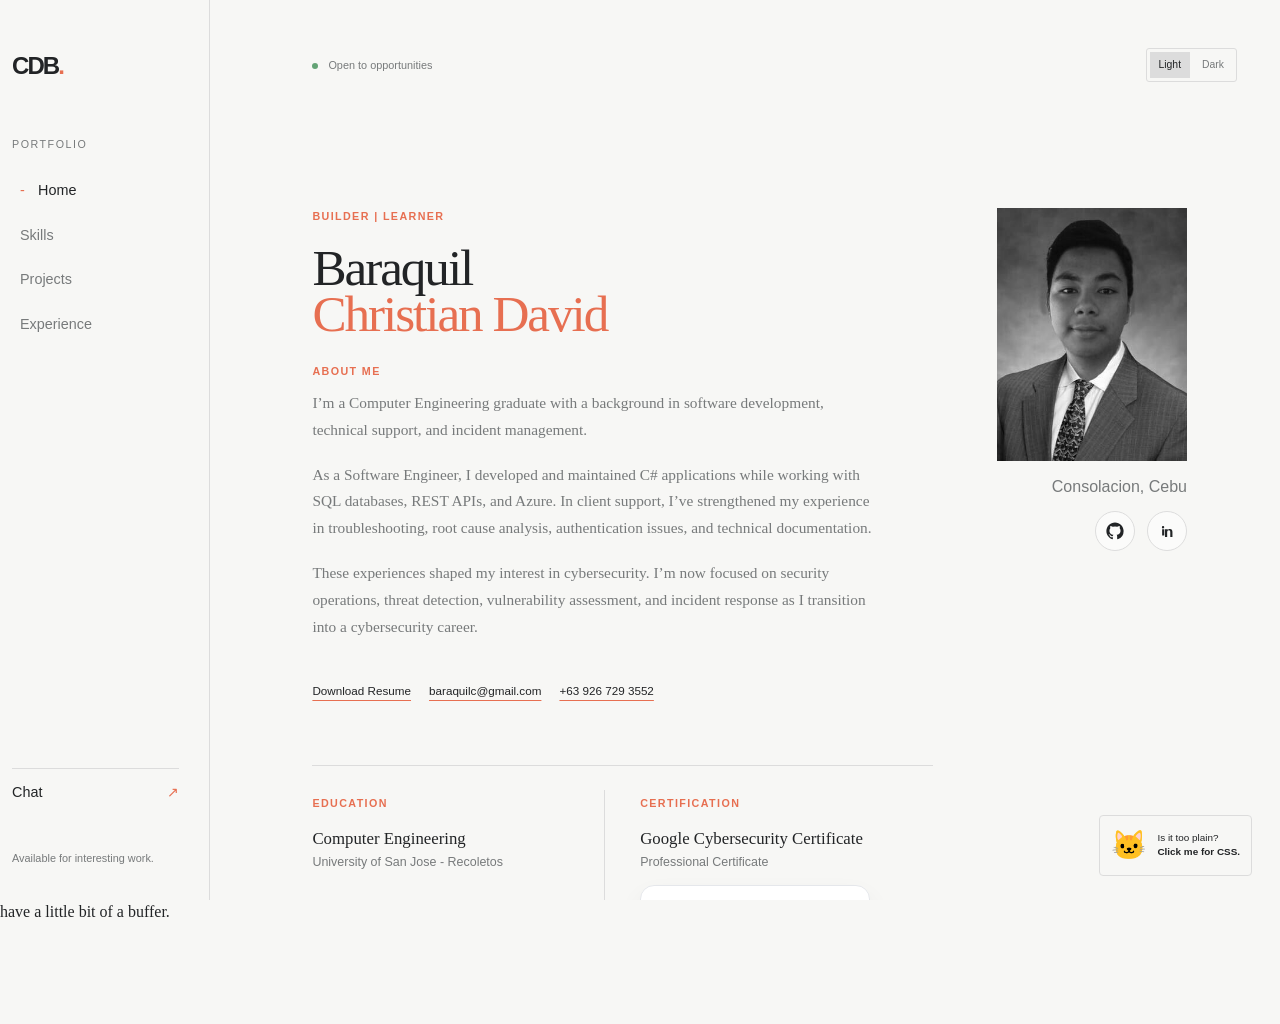
==== index.html @ dc722f85 "With download resume" ====
<!DOCTYPE html>
<html lang="en">
  <head>
    <meta charset="UTF-8" />
    <meta name="viewport" content="width=device-width, initial-scale=1.0" />
    <title>Portfolio</title>
    <link rel="stylesheet" href="css/index.css" />
  </head>
  <body>
    <div class="site-shell">
      <aside class="sidebar">
        <a class="brand" href="#home" data-section="home">CDB<span>.</span></a>
        <p class="sidebar-label">Portfolio</p>
        <nav class="main-nav" aria-label="Main navigation">
          <button class="nav-button is-active" type="button" data-section="home">Home</button>
          <button class="nav-button" type="button" data-section="skills">Skills</button>
          <button class="nav-button" type="button" data-section="projects">Projects</button>
          <button class="nav-button" type="button" data-section="experience">Experience</button>
        </nav>
        <button class="chat-button" type="button">Chat <span>↗</span></button>
        <p class="sidebar-footer">Available for interesting work.</p>
      </aside>

      <main class="main-content">
        <header class="topbar">
          <p class="topbar-status"><span></span> Open to opportunities</p>
          <div class="theme-switcher" aria-label="Color theme">
            <button class="theme-button is-selected" type="button" data-theme="light">Light</button>
            <button class="theme-button" type="button" data-theme="dark">Dark</button>
          </div>
        </header>

        <div class="content-panels">
          <section class="content-panel is-visible" id="home" data-panel="home" aria-labelledby="home-title">
            <div class="home-layout">
              <div>
                <p class="eyebrow">Builder | Learner</p>
                <h1 id="home-title">Baraquil<br /><em>Christian David</em></h1>
                <div class="about-me">
                  <p class="detail-label">About Me</p>
                  <p class="intro-copy">I’m a Computer Engineering graduate with a background in software development, technical support, and incident management.</p>
                  <p class="intro-copy">As a Software Engineer, I developed and maintained C# applications while working with SQL databases, REST APIs, and Azure. In client support, I’ve strengthened my experience in troubleshooting, root cause analysis, authentication issues, and technical documentation.</p>
                  <p class="intro-copy">These experiences shaped my interest in cybersecurity. I’m now focused on security operations, threat detection, vulnerability assessment, and incident response as I transition into a cybersecurity career.</p>
                </div>
                <div class="contact-links">
                  <a
                    class="resume-link"
                    href="https://drive.google.com/uc?export=download&id=1gnDggnN49Bdto-FkaJaPeMyoqFIm-lCO"
                    target="_blank"
                    rel="noopener noreferrer"
                    aria-label="Download resume"
                  >
                    Download Resume
                  </a>
                  <a href="mailto:baraquilc@gmail.com">baraquilc@gmail.com</a>
                  <a href="tel:+639267293552">+63 926 729 3552</a>
                </div>
                <div class="home-details">
                  <div>
                    <span class="detail-label">Education</span>
                    <h3>Computer Engineering</h3>
                    <p>University of San Jose - Recoletos</p>
                  </div>
                  <div>
                    <span class="detail-label">Certification</span>
                    <h3>Google Cybersecurity Certificate</h3>
                    <p>Professional Certificate</p>
                    <a
                      class="certificate-link"
                      href="https://drive.google.com/file/d/1nnRTdK3STv2O5BLwqXrM7C2h7puQ-UBS/view?usp=sharing"
                      /* href="https://coursera.org/share/60c96cca090295e6e61b2e161573f128" */
                      target="_blank"
                      rel="noopener noreferrer"
                      aria-label="View Google Cybersecurity Certificate"
                    >
                      <span class="certificate-preview" aria-hidden="true">
                        <span class="certificate-topline">Google</span>
                        <span class="certificate-brand">Cybersecurity</span>
                        <span class="certificate-badges">
                          <span>Certificate</span>
                          <span>Professional</span>
                        </span>
                      </span>
                      <span class="certificate-label">View certificate</span>
                    </a>
                  </div>
                </div>
                <div class="interests-block">
                  <span class="detail-label">Interests</span>
                  <div class="interest-list">
                    <span>AI</span>
                    <span>Photography</span>
                    <span>Writing</span>
                    <span>Machine Learning</span>
                  </div>
                </div>
              </div>
              <div class="portrait-wrap">
                <img class="portrait" src="images/377612358_6646214685425876_4392827573570536681_n.jpg" alt="Portrait of Christian David Baraquil" />
                <div class="portrait-meta">
                  <span class="portrait-caption">Consolacion, Cebu</span>
                  <div class="social-links" aria-label="Social media links">
                    <a class="social-link" href="https://github.com/christiandavid11" target="_blank" rel="noopener noreferrer" aria-label="GitHub profile">
                      <svg viewBox="0 0 24 24" aria-hidden="true" focusable="false">
                        <path d="M12 .5C5.65.5.5 5.65.5 12c0 5.1 3.3 9.42 7.88 10.94.58.11.79-.25.79-.56v-2.15c-3.21.7-3.89-1.38-3.89-1.38-.52-1.34-1.27-1.7-1.27-1.7-1.04-.71.08-.7.08-.7 1.15.08 1.76 1.19 1.76 1.19 1.02 1.74 2.68 1.24 3.33.95.11-.75.4-1.24.72-1.53-2.57-.29-5.27-1.29-5.27-5.72 0-1.26.45-2.29 1.19-3.09-.12-.29-.52-1.47.11-3.05 0 0 .97-.31 3.18 1.18a11.03 11.03 0 0 1 5.8 0c2.2-1.49 3.17-1.18 3.17-1.18.64 1.58.24 2.76.12 3.05.74.8 1.18 1.83 1.18 3.09 0 4.44-2.71 5.42-5.29 5.71.41.36.78 1.07.78 2.16v3.21c0 .31.2.68.8.56A11.51 11.51 0 0 0 23.5 12C23.5 5.65 18.35.5 12 .5Z"/>
                      </svg>
                    </a>
                    <a class="social-link" href="https://www.linkedin.com/in/christian-david-baraquil-55b3371b5/" target="_blank" rel="noopener noreferrer" aria-label="LinkedIn profile">
                      <svg viewBox="0 0 24 24" aria-hidden="true" focusable="false">
                        <path d="M6.94 8.5A1.56 1.56 0 1 1 6.93 5.4a1.56 1.56 0 0 1 .01 3.1ZM5.5 9.8h2.9v8.2H5.5V9.8Zm4.8 0h2.77v1.12h.04c.39-.73 1.32-1.5 2.72-1.5 2.9 0 3.43 1.9 3.43 4.38v6.2h-2.9v-5.8c0-1.38-.03-3.16-1.92-3.16-1.92 0-2.21 1.5-2.21 3.04v5.92h-2.9V9.8Z"/>
                      </svg>
                    </a>
                  </div>
                </div>
              </div>
            </div>
          </section>

          <section class="content-panel" id="skills" data-panel="skills" aria-labelledby="skills-title">
            <p class="eyebrow">What I work with</p>
            <h2 id="skills-title">Skills</h2>
            <div class="skill-grid">
              <div class="skill-category"><h3>Programming</h3><ul><li>C</li><li>C#</li><li>Python</li><li>JavaScript</li><li>SQL</li></ul></div>
              <div class="skill-category"><h3>Software Development</h3><ul><li>Desktop Application Development</li><li>ASP.NET MVC</li><li>RESTful API Integration</li><li>Application Troubleshooting</li><li>Production Support</li></ul></div>
              <div class="skill-category"><h3>Databases &amp; Cloud</h3><ul><li>SQL Server</li><li>Microsoft Access</li><li>Microsoft Azure</li><li>Azure Blob Storage</li></ul></div>
              <div class="skill-category"><h3>Computer Engineering</h3><ul><li>Embedded Systems</li><li>Logic Design</li><li>Circuit Design</li></ul></div>
              <div class="skill-category skill-category-wide"><h3>Cybersecurity</h3><ul><li>Threat Detection</li><li>Incident Response</li><li>Vulnerability Assessment</li><li>SIEM</li><li>Linux</li><li>Security Monitoring</li><li>Python</li><li>SQL</li></ul></div>
            </div>
          </section>

          <section class="content-panel" id="projects" data-panel="projects" aria-labelledby="projects-title">
            <p class="eyebrow">Selected work</p><h2 id="projects-title">Projects</h2>
            <div class="project-grid">
              <article class="project-card"><h3>SafeFile</h3><p class="project-meta">C# · Cybersecurity · File Security · 2026</p><p class="project-description">A C#-based project focused on file security and protection.</p></article>
              <article class="project-card"><h3>Staff, Faculty &amp; Student Management System</h3><p class="project-meta">ASP.NET MVC · SQL Server · 2025</p><p class="project-description">Developed a web-based management system for staff, faculty, and student information using ASP.NET MVC and SQL.</p></article>
              <article class="project-card project-card-link">
                <a href="https://docs.google.com/document/d/1lXOM-4Dq4xZtHEO05_Jb-JJ25IxL_TL2/edit?usp=sharing&ouid=112845199983106050240&rtpof=true&sd=true" target="_blank" rel="noopener noreferrer" aria-label="Open Home Security & Face Recognition thesis on Google Drive">
                  <h3>Home Security &amp; Face Recognition</h3>
                  <p class="project-meta">Python · YOLO · Raspberry Pi · Computer Vision · 2020 - 2022</p>
                  <p class="project-description">Developed a home security system combining human detection and face recognition to improve home monitoring.</p>
                  <span class="project-link-button">View Thesis</span>
                </a>
              </article>
              <article class="project-card"><h3>Voice-Activated Security Lock</h3><p class="project-meta">Raspberry Pi · Servo Motor · 2021</p><p class="project-description">Built a voice-controlled locking system using Raspberry Pi and a servo motor for automated access control.</p></article>
              <article class="project-card"><h3>Airbnb Reservation System</h3><p class="project-meta">C# · SQL Database · 2020</p><p class="project-description">Description coming soon.</p></article>
              <article class="project-card"><h3>Inventory Management System</h3><p class="project-meta">C# · MS Access · 2020</p><p class="project-description">Description coming soon.</p></article>
              <article class="project-card"><h3>Human-in-Room Counter</h3><p class="project-meta">Logic Circuits · 2020</p><p class="project-description">Description coming soon.</p></article>
            </div>
          </section>

          <section class="content-panel" id="experience" data-panel="experience" aria-labelledby="experience-title">
            <p class="eyebrow">My background</p><h2 id="experience-title">Experience</h2>
            <div class="experience-list">
              <article class="experience-item">
                <div>
                  <h3>Client Support Representative</h3>
                  <p class="experience-meta">Momentive Software · September 2025 - Present</p>
                  <ul>
                    <li>Provide technical support for software, account, and system-related issues across email, chat, and phone.</li>
                    <li>Troubleshoot incidents, perform root cause analysis, and escalate complex issues when needed.</li>
                    <li>Manage incidents from logging and prioritization through resolution and follow-up.</li>
                    <li>Investigate issues with Engineering, Technical Support, and Product teams.</li>
                    <li>Handle authentication and access-related issues while following security and support procedures.</li>
                    <li>Document troubleshooting steps, findings, and resolutions for knowledge sharing and future reference.</li>
                  </ul>
                </div>
              </article>
              <article class="experience-item">
                <div>
                  <h3>Software Engineer</h3>
                  <p class="experience-meta">Innodata Knowledge Services Inc. · October 2024 - August 2025</p>
                  <ul>
                    <li>Developed and maintained C# desktop applications used in production environments.</li>
                    <li>Troubleshot production issues and provided technical support to maintain system reliability.</li>
                    <li>Integrated REST APIs and worked with SQL databases for application data management.</li>
                    <li>Designed and optimized database schemas, queries, and data models.</li>
                    <li>Used Microsoft Azure Blob Storage and AZCopy for data storage and retrieval.</li>
                    <li>Collaborated with developers and project managers using Agile methodologies.</li>
                    <li>Created technical documentation for application workflows and processes.</li>
                  </ul>
                </div>
              </article>
              <article class="experience-item">
                <div>
                  <h3>Outbound Customer Service/Sales Representative </h3>
                  <p class="experience-meta">OutForce · June 2023 - September 2024</p>
                  <ul>
                    <li>Provided customer support and resolved product- and service-related concerns.</li>
                    <li>Conducted outbound calls and converted prospects into customers.</li>
                    <li>Maintained accurate CRM records and documented customer interactions.</li>
                    <li>Assisted customers with product features, services, and troubleshooting.</li>
                    <li>Developed strong communication, problem-solving, and customer relationship skills.</li>
                  </ul>
                </div>
              </article>
            </div>
          </section>

        </div>
      </main>
    </div>
    <dialog class="chat-window" aria-labelledby="chat-title">
      <div class="chat-window-header">
        <div class="chat-agent"><div class="agent-avatar">C</div><div><h2 id="chat-title">Christian David</h2><p><span></span> Usually replies quickly</p></div></div>
        <button class="chat-close" type="button" aria-label="Close chat window">&times;</button>
      </div>
      <div class="chat-thread" aria-live="polite">
        <p class="chat-date">Today</p>
        <div class="message message-incoming"><span class="message-label">Christian</span><p>Hey there! Have a project or question in mind?</p><time>Now</time></div>
        <div class="message message-outgoing"><p>Hi! I&apos;d like to get in touch.</p><time>Now</time></div>
      </div>
      <form class="chat-composer">
        <label class 's not a rule, it's a rule in the sense that it's a... it's a... it's a principle.="sr-only" for="chat-message">Type a message</label>
        <input id="chat-message" name="message" type="text" placeholder="Type dfather.a message..." autocomplete="off" required />
        <button type="submit" aria-label="Send message">↗</button>
      </form>
      <div class="payment-request" hidden>
        <span class="payment-label">Payment required</span>
        <p>Your message is ready. Complete payment before it is sent.</p>
        <button class="payment-button" type="button">Continue to payment <span>↗</span></button>
        <small class="payment-note">Checkout provider not connected yet.</small>
      </div>
      <a class="chat-email" href="mailto:baraquilc@gmail.com">Prefer email? baraquilc@gmail.com</a>
    </dialog>
    <button class="cat-toggle" type="button" aria-label="Toggle playful design mode" aria-pressed="false"><span class="cat-face">🐱</span><span>Is it too plain?<br /><b>Click me for CSS.</b></span></button>
    <div class="dancing-gifs" aria-hidden="true">
      <img src="https://media.giphy.com/media/JIX9t2j0ZTN9S/giphy.gif" alt="" />
      <img src="https://media.giphy.com/media/13CoXDiaCcCoyk/giphy.gif" alt="" />
      <img src="https://media.giphy.com/media/l0HlNaQ6gWfllcjDO/giphy.gif" alt="" />
      <img src="https://media.giphy.com/media/YaOxRsmrv9IeA/giphy.gif" alt="" />
      <img src="https://media.giphy.com/media/12HZukMBlutpoQ/giphy.gif" alt="" />
      <img src="https://media.giphy.com/media/3o7TKMt1VVNkHV2PaE/giphy.gif" alt="" />
      <img src="https://media.giphy.com/media/3oriO0OEd9QIDdllqo/giphy.gif" alt="" />
      <img src="https://media.giphy.com/media/26BRv0ThflsHCqDrG/giphy.gif" alt="" />
    </div>
    <script src="js/index.js"></script>
    <script type="text/javascript" async src="https://cdn.credly.com/assets/utilities/embed.js"></script>
  </body>
</html> have a little bit of a buffer.
---- css/index.css ----
:root {
  --ink: #222426;
  --muted: #777a7b;
  --paper: #f7f7f5;
  --line: #dcdcdc;
  --accent: #e76f51;
}
* {
  box-sizing: border-box;
}
html {
  scroll-behavior: smooth;
}
body {
  min-width: 320px;
  margin: 0;
  padding-bottom: 100px;
  color: var(--ink);
  background: var(--paper);
  font-family: Georgia, "Times New Roman", serif;
  line-height: 1.5;
  transition:
    color 0.3s,
    background 0.3s;
}
button,
a {
  font: inherit;
}
button {
  color: inherit;
  cursor: pointer;
}
a {
  color: inherit;
}
.site-shell {
  display: grid;
  grid-template-columns: 210px minmax(0, 1fr);
  position: relative;
  z-index: 1;
  width: min(100%, 1600px);
  min-height: 100vh;
  margin: auto;
}
.sidebar {
  display: flex;
  flex-direction: column;
  padding: 48px 30px 34px 12px;
  border-right: 1px solid var(--line);
}
.brand {
  font-family: Arial, sans-serif;
  font-size: 1.5rem;
  font-weight: 800;
  letter-spacing: -0.08em;
  text-decoration: none;
}
.brand span {
  color: var(--accent);
}
.sidebar-label,
.sidebar-footer,
.topbar,
.main-nav,
.chat-button,
.theme-switcher,
.contact-links,
.portrait-caption,
.eyebrow,
.skill-number,
.timeline-item > span {
  font-family: Arial, sans-serif;
}
.sidebar-label {
  margin: 52px 0 18px;
  color: var(--muted);
  font-size: 0.67rem;
  letter-spacing: 0.14em;
  text-transform: uppercase;
}
.main-nav {
  display: grid;
  gap: 3px;
  padding-left: 8px;
}
.nav-button,
.chat-button,
.theme-button {
  border: 0;
  background: none;
  text-align: left;
}
.nav-button {
  padding: 10px 0;
  color: var(--muted);
  font-size: 0.9rem;
}
.nav-button::before {
  display: inline-block;
  width: 0;
  color: var(--accent);
  content: "";
  transition: width 0.2s;
}
.nav-button:hover,
.nav-button.is-active {
  color: var(--ink);
}
.nav-button.is-active::before {
  width: 18px;
  content: "-";
}
.chat-button {
  display: flex;
  justify-content: space-between;
  margin-top: auto;
  padding: 13px 0;
  border-top: 1px solid var(--line);
  font-size: 0.9rem;
}
.chat-button span,
.email-button span {
  color: var(--accent);
}
.sidebar-footer {
  margin: 34px 0 0;
  color: var(--muted);
  font-size: 0.68rem;
  line-height: 1.4;
}
.main-content {
  position: relative;
  width: 100%;
  padding: 48px clamp(42px, 6vw, 120px) 70px clamp(72px, 10vw, 150px);
}
@media (min-width: 761px) {
  body {
    overflow: hidden;
  }
  .site-shell {
    height: 100vh;
    min-height: 0;
  }
  .sidebar {
    height: 100vh;
  }
  .main-content {
    height: 100vh;
    min-height: 0;
    padding: 48px 28px 180px clamp(42px, 8vw, 120px);
    overflow-y: auto;
    scrollbar-gutter: stable;
  }
}
.topbar {
  display: flex;
  align-items: center;
  justify-content: space-between;
  margin-bottom: clamp(80px, 14vh, 150px);
  font-size: 0.68rem;
}
.topbar-status {
  margin: 0;
  color: var(--muted);
}
.topbar-status span {
  display: inline-block;
  width: 6px;
  height: 6px;
  margin-right: 7px;
  border-radius: 50%;
  background: #63a375;
}
.theme-switcher {
  display: flex;
  gap: 3px;
  padding: 3px;
  border: 1px solid var(--line);
  border-radius: 3px;
}
.theme-button {
  padding: 5px 9px;
  color: var(--muted);
  font-size: 0.65rem;
}
.theme-button.is-selected {
  color: var(--ink);
  background: var(--line);
}
.content-panel {
  display: none;
  width: 100%;
  max-width: none;
  animation: reveal 0.35s ease both;
}
.content-panel.is-visible {
  display: block;
}
.home-layout {
  display: grid;
  grid-template-columns: minmax(0, 1.5fr) minmax(180px, 240px);
  gap: clamp(35px, 5vw, 90px);
  align-items: start;
  width: 100%;
}
.eyebrow {
  margin: 0 0 21px;
  color: var(--accent);
  font-size: 0.67rem;
  font-weight: 700;
  letter-spacing: 0.13em;
  text-transform: uppercase;
}
h1,
h2,
h3,
p {
  margin-top: 0;
}
h1 {
  margin-bottom: 28px;
  font-size: clamp(2.4rem, 4vw, 4.2rem);
  font-weight: 400;
  letter-spacing: -0.04em;
  line-height: 0.9;
}
h1 em {
  color: var(--accent);
  font-style: normal;
}
h2 {
  margin-bottom: 60px;
  font-size: clamp(3rem, 7vw, 6rem);
  font-weight: 400;
  letter-spacing: -0.06em;
  line-height: 0.9;
}
.intro-copy {
  max-width: 560px;
  margin-bottom: 18px;
  color: var(--muted);
  font-size: 0.96rem;
  line-height: 1.75;
}
.about-me {
  max-width: 600px;
  margin-bottom: 34px;
}
.about-me .detail-label {
  display: block;
  margin-bottom: 13px;
}
.contact-links {
  display: flex;
  flex-wrap: wrap;
  align-items: center;
  gap: 10px 18px;
  font-size: 0.73rem;
}
.contact-links a {
  display: inline-flex;
  align-items: center;
  justify-content: center;
  min-height: 32px;
  padding: 0;
  color: inherit;
  text-decoration: underline;
  text-underline-offset: 5px;
  text-decoration-color: var(--accent);
}
.resume-link {
  display: inline-flex;
  align-items: center;
  justify-content: center;
  order: -1;
  padding: 0;
  border: 0;
  border-radius: 0;
  background: transparent;
  color: inherit;
  font: inherit;
  letter-spacing: normal;
  text-decoration: underline;
  text-underline-offset: 5px;
  text-decoration-color: var(--accent);
  transition: opacity 0.2s ease;
}
.resume-link:hover,
.resume-link:focus-visible {
  transform: none;
  opacity: 0.8;
}
.portrait-wrap {
  position: relative;
  width: 190px;
}
.portrait {
  display: block;
  width: 100%;
  aspect-ratio: 3 / 4;
  object-fit: cover;
  object-position: center top;
  filter: grayscale(1);
}
.portrait-meta {
  display: flex;
  flex-direction: column;
  gap: 12px;
  margin-top: 14px;
}
.portrait-caption {
  position: static;
  display: block;
  color: var(--muted);
  font-size: 1rem;
  text-align: right;
}
.social-links {
  display: flex;
  justify-content: flex-end;
  gap: 12px;
}
.social-link {
  display: inline-flex;
  align-items: center;
  justify-content: center;
  width: 40px;
  height: 40px;
  border: 1px solid var(--line);
  border-radius: 50%;
  background: rgba(255, 255, 255, 0.5);
  transition: transform 0.2s ease, border-color 0.2s ease, background 0.2s ease;
}
.social-link:hover {
  transform: translateY(-1px);
  border-color: var(--accent);
  background: rgba(231, 111, 81, 0.08);
}
.social-link svg {
  width: 18px;
  height: 18px;
  fill: var(--ink);
}
.home-details {
  display: grid;
  grid-template-columns: repeat(2, minmax(0, 1fr));
  gap: 35px;
  width: min(100%, 820px);
  max-width: none;
  margin-top: 58px;
  padding-top: 24px;
  border-top: 1px solid var(--line);
}
.home-details > div {
  padding-right: 20px;
  border-right: 1px solid var(--line);
}
.home-details > div:last-child {
  border-right: 0;
}
.detail-label {
  color: var(--accent);
  font:
    700 0.67rem Arial,
    sans-serif;
  letter-spacing: 0.13em;
  text-transform: uppercase;
}
.home-details h3 {
  margin: 12px 0 4px;
  font-size: 1.05rem;
}
.home-details p {
  margin: 0;
  color: var(--muted);
  font:
    0.78rem Arial,
    sans-serif;
}
.certificate-link {
  display: flex;
  flex-direction: column;
  align-items: flex-start;
  gap: 8px;
  width: min(230px, 100%);
  margin-top: 16px;
  padding: 14px 14px 12px;
  border: 1px solid #e5e7eb;
  border-radius: 14px;
  background: #ffffff;
  color: inherit;
  text-decoration: none;
  box-shadow: 0 12px 26px rgba(15, 23, 42, 0.06);
  transition: transform 0.2s ease, border-color 0.2s ease, box-shadow 0.2s ease;
}
.certificate-link:hover,
.certificate-link:focus-visible {
  transform: translateY(-2px);
  border-color: rgba(37, 99, 235, 0.35);
  box-shadow: 0 14px 30px rgba(15, 23, 42, 0.09);
}
body.dark-mode .certificate-link {
  background: rgba(25, 27, 28, 0.96);
  border-color: rgba(255, 255, 255, 0.08);
  box-shadow: 0 12px 26px rgba(0, 0, 0, 0.24);
}
body.dark-mode .certificate-preview {
  border-color: rgba(255, 255, 255, 0.08);
  background: linear-gradient(135deg, #111827 0%, #1f2937 45%, #111827 100%);
}
.certificate-preview {
  display: flex;
  flex-direction: column;
  justify-content: space-between;
  width: 100%;
  min-height: 110px;
  padding: 12px 14px;
  border: 1px solid #edf1f5;
  border-radius: 10px;
  background: linear-gradient(135deg, #f8fafc 0%, #eef4ff 45%, #f8fafc 100%);
}
.certificate-topline {
  display: inline-block;
  color: #1f2937;
  font: 700 0.62rem Arial, sans-serif;
  letter-spacing: 0.14em;
  text-transform: uppercase;
}
.certificate-brand {
  display: inline-block;
  color: #111827;
  font: 700 1.2rem/1.1 Arial, sans-serif;
  letter-spacing: -0.05em;
}
.certificate-badges {
  display: flex;
  flex-wrap: wrap;
  gap: 6px;
}
.certificate-badges span {
  display: inline-flex;
  align-items: center;
  padding: 4px 8px;
  border-radius: 999px;
  background: #eaf2ff;
  color: #234a9a;
  font: 700 0.55rem Arial, sans-serif;
  letter-spacing: 0.06em;
  text-transform: uppercase;
}
.certificate-badges span:last-child {
  background: #eaf8ef;
  color: #1f6b46;
}
body.dark-mode .certificate-topline,
body.dark-mode .certificate-brand,
body.dark-mode .certificate-label {
  color: #ffffff;
}
body.dark-mode .certificate-badges span {
  background: rgba(96, 165, 250, 0.18);
  color: #dbeafe;
}
body.dark-mode .certificate-badges span:last-child {
  background: rgba(34, 197, 94, 0.18);
  color: #dcfce7;
}
.certificate-label {
  color: var(--ink);
  font: 700 0.72rem Arial, sans-serif;
  letter-spacing: 0.08em;
  text-transform: uppercase;
}
.interests-block {
  max-width: 720px;
  margin-top: 35px;
  padding-top: 23px;
  border-top: 1px solid var(--line);
}
.interest-list {
  display: flex;
  flex-wrap: wrap;
  gap: 9px;
  margin-top: 15px;
}
.interest-list span {
  padding: 7px 11px;
  border: 1px solid var(--line);
  color: var(--muted);
  font: 0.72rem Arial, sans-serif;
}
.skill-grid {
  display: grid;
  grid-template-columns: repeat(2, minmax(0, 1fr));
  gap: 24px;
}
.skill-category {
  padding: 22px 10px 0 0;
  border-top: 1px solid var(--line);
  border-right: 1px solid var(--line);
}
.skill-category:nth-child(even) {
  padding-left: 24px;
  border-right: 0;
}
.skill-category-wide {
  grid-column: 1 / -1;
  border-right: 0;
}
.skill-number {
  color: var(--accent);
  font-size: 0.68rem;
}
h3 {
  margin: 36px 0 10px;
  font-size: 1.2rem;
  font-weight: 400;
}
.skill-category h3 {
  margin: 14px 0 16px;
  font-size: 1.1rem;
}
.skill-category ul {
  display: flex;
  flex-wrap: wrap;
  gap: 8px 22px;
  margin: 0;
  padding: 0;
  list-style: none;
  color: var(--muted);
  font: 0.8rem Arial, sans-serif;
}
.skill-category li::before {
  margin-right: 7px;
  color: var(--accent);
  content: "-";
}
.skill-grid p,
.timeline-item p,
.chat-copy {
  color: var(--muted);
  font-size: 1rem;
}
.empty-state {
  display: flex;
  gap: 35px;
  padding: 25px 0;
  border-top: 1px solid var(--line);
  border-bottom: 1px solid var(--line);
}
.empty-state span {
  color: var(--accent);
  font-family: Arial, sans-serif;
  font-size: 0.7rem;
}
.empty-state p {
  margin: 0;
  font-size: 1.2rem;
}
.project-card h3,
.project-feature h3 {
  margin: 0;
  font-size: 1.2rem;
}
.project-tag {
  display: block;
  margin-bottom: 13px;
  color: var(--accent);
  font: 700 0.65rem Arial, sans-serif;
  letter-spacing: 0.12em;
  text-transform: uppercase;
}
.project-meta {
  margin: 7px 0 0;
  color: var(--accent);
  font: 0.7rem Arial, sans-serif;
}
.project-grid {
  display: grid;
  grid-template-columns: repeat(2, minmax(0, 1fr));
  gap: 18px;
}
.project-card {
  min-height: 265px;
  padding: 20px;
  border-top: 1px solid var(--line);
  border-bottom: 1px solid var(--line);
}
.project-card-link {
  padding: 0;
  transition: border-color 0.2s ease, transform 0.2s ease;
}
.project-card-link > a {
  display: block;
  min-height: 265px;
  padding: 20px;
  color: inherit;
  text-decoration: none;
}
.project-card-link:hover {
  border-color: var(--accent);
  transform: translateY(-2px);
}
.project-feature {
  border-color: var(--accent);
  background: color-mix(in srgb, var(--paper) 92%, var(--accent));
}
.project-description {
  max-width: 620px;
  margin-top: 25px;
  color: var(--muted);
  font-size: 0.86rem;
  line-height: 1.6;
}
.project-link-button {
  display: inline-block;
  margin-top: 18px;
  padding: 10px 16px;
  border: 1px solid var(--accent);
  border-radius: 999px;
  background: var(--accent);
  color: white;
  font: 700 0.72rem Arial, sans-serif;
  letter-spacing: 0.06em;
  text-transform: uppercase;
  transition: opacity 0.2s ease, transform 0.2s ease;
}
.project-card-link > a:hover .project-link-button,
.project-card-link > a:focus-visible .project-link-button {
  opacity: 0.92;
  transform: translateY(-1px);
}
.timeline-item {
  padding: 0 0 28px 22px;
  border-left: 1px solid var(--accent);
}
.timeline-item > span {
  color: var(--accent);
  font-size: 0.68rem;
  text-transform: uppercase;
}
.timeline-item h3 {
  margin: 8px 0 4px;
}
.experience-list {
  display: grid;
  gap: 42px;
}
.experience-item {
  display: grid;
  grid-template-columns: minmax(0, 1fr);
  padding-bottom: 42px;
  border-bottom: 1px solid var(--line);
}
.experience-item:last-child {
  padding-bottom: 0;
  border-bottom: 0;
}
.experience-number {
  color: var(--accent);
  font: 0.68rem Arial, sans-serif;
}
.experience-item h3 {
  margin: 0 0 5px;
  font-size: 1.35rem;
}
.experience-meta {
  margin-bottom: 18px;
  color: var(--accent);
  font: 0.76rem Arial, sans-serif;
}
.experience-item ul {
  display: grid;
  gap: 8px;
  margin: 0;
  padding-left: 18px;
  color: var(--muted);
  font-size: 0.95rem;
}
.chat-copy {
  max-width: 420px;
  margin-bottom: 32px;
}
.email-button {
  display: inline-flex;
  gap: 35px;
  padding: 12px 0;
  border-bottom: 1px solid var(--ink);
  font-family: Arial, sans-serif;
  font-size: 0.8rem;
  text-decoration: none;
}
.chat-window {
  width: min(390px, calc(100% - 36px));
  margin: auto;
  padding: 0;
  overflow: hidden;
  border: 1px solid var(--line);
  border-radius: 12px;
  color: var(--ink);
  background: var(--paper);
  box-shadow: 0 18px 60px rgb(0 0 0 / 18%);
}
.chat-window::backdrop {
  background: rgb(0 0 0 / 38%);
}
.chat-window-header {
  display: flex;
  align-items: center;
  justify-content: space-between;
  gap: 20px;
  padding: 17px 18px;
  border-bottom: 1px solid var(--line);
}
.chat-agent {
  display: flex;
  align-items: center;
  gap: 10px;
}
.agent-avatar {
  display: grid;
  width: 35px;
  height: 35px;
  place-items: center;
  border-radius: 50%;
  color: #fff;
  background: var(--accent);
  font:
    700 0.85rem Arial,
    sans-serif;
}
.chat-window h2 {
  margin: 0 0 1px;
  font:
    700 0.86rem Arial,
    sans-serif;
  letter-spacing: 0;
}
.chat-agent p {
  margin: 0;
  color: var(--muted);
  font:
    0.64rem Arial,
    sans-serif;
}
.chat-agent p span {
  display: inline-block;
  width: 6px;
  height: 6px;
  margin-right: 3px;
  border-radius: 50%;
  background: #63a375;
}
.chat-close {
  width: 27px;
  height: 27px;
  border: 0;
  border-radius: 50%;
  background: none;
  font:
    1.2rem Arial,
    sans-serif;
  line-height: 1;
}
.chat-close:hover {
  color: var(--accent);
  border-color: var(--accent);
}
.chat-thread {
  display: flex;
  flex-direction: column;
  gap: 9px;
  min-height: 220px;
  max-height: 340px;
  padding: 17px 18px;
  overflow-y: auto;
  background: color-mix(in srgb, var(--paper) 88%, var(--line));
}
.chat-date {
  margin: 0 0 4px;
  color: var(--muted);
  font:
    0.62rem Arial,
    sans-serif;
  text-align: center;
}
.message {
  width: fit-content;
  max-width: 78%;
  padding: 9px 12px;
  border-radius: 14px;
  font:
    0.76rem/1.45 Arial,
    sans-serif;
}
.message p {
  margin: 0;
}
.message time {
  display: block;
  margin-top: 4px;
  color: var(--muted);
  font-size: 0.58rem;
}
.message-label {
  display: block;
  margin-bottom: 3px;
  color: var(--accent);
  font-size: 0.62rem;
  font-weight: 700;
}
.message-incoming {
  border-bottom-left-radius: 3px;
  background: var(--line);
}
.message-outgoing {
  align-self: flex-end;
  border-bottom-right-radius: 3px;
  color: #fff;
  background: var(--accent);
}
.message-outgoing time {
  color: rgb(255 255 255 / 75%);
}
.chat-composer {
  display: flex;
  gap: 8px;
  padding: 12px 14px 8px;
}
.chat-composer input {
  min-width: 0;
  flex: 1;
  padding: 10px 12px;
  border: 1px solid var(--line);
  border-radius: 18px;
  outline: 0;
  color: var(--ink);
  background: transparent;
  font:
    0.75rem Arial,
    sans-serif;
}
.chat-composer input:focus {
  border-color: var(--accent);
}
.chat-composer button {
  width: 36px;
  border: 0;
  border-radius: 50%;
  color: #fff;
  background: var(--accent);
  font:
    0.95rem Arial,
    sans-serif;
}
.chat-composer[hidden] {
  display: none;
}
.payment-request {
  margin: 0 14px 12px;
  padding: 13px;
  border: 1px solid var(--accent);
  border-radius: 8px;
  background: color-mix(in srgb, var(--paper) 90%, var(--accent));
  font-family: Arial, sans-serif;
}
.payment-label {
  color: var(--accent);
  font-size: 0.68rem;
  font-weight: 700;
  letter-spacing: 0.08em;
  text-transform: uppercase;
}
.payment-request p {
  margin: 6px 0 12px;
  font-size: 0.75rem;
}
.payment-button {
  padding: 8px 10px;
  border: 0;
  border-radius: 5px;
  color: #fff;
  background: var(--accent);
  font-size: 0.7rem;
}
.payment-button span {
  margin-left: 16px;
}
.payment-button:disabled {
  cursor: not-allowed;
  opacity: 0.7;
}
.payment-note {
  display: block;
  margin-top: 8px;
  color: var(--muted);
  font-size: 0.58rem;
}
.chat-email {
  display: block;
  padding: 0 18px 15px;
  color: var(--muted);
  font:
    0.6rem Arial,
    sans-serif;
  text-decoration: none;
}
.sr-only {
  position: absolute;
  width: 1px;
  height: 1px;
  padding: 0;
  overflow: hidden;
  clip: rect(0, 0, 0, 0);
  white-space: nowrap;
}
.cat-toggle {
  position: fixed;
  right: 28px;
  bottom: 24px;
  z-index: 5;
  display: flex;
  align-items: center;
  gap: 10px;
  padding: 8px 11px;
  border: 1px solid var(--line);
  border-radius: 4px;
  background: var(--paper);
  font-family: Arial, sans-serif;
  font-size: 0.62rem;
  text-align: left;
  transition: transform 0.2s;
}
.cat-toggle:hover {
  transform: translateY(-3px) rotate(-1deg);
}
.cat-face {
  font-size: 1.8rem;
}
.dancing-gifs {
  display: none;
  position: relative;
  z-index: 0;
}
body.dark-mode {
  --ink: #eeeeeb;
  --muted: #a6a7a3;
  --paper: #1d1f1e;
  --line: #414442;
  --accent: #f39b7f;
}
body.playful {
  --ink: #24103d;
  --muted: #4b1b68;
  --paper: #ffef00;
  --line: #ff3cac;
  --accent: #00d9ff;
  background: var(--paper);
  animation: brainrot-bg 2s steps(4, end) infinite;
}
body.playful * {
  animation-name: color-chaos;
  animation-duration: 1.2s;
  animation-iteration-count: infinite;
}
body.playful .dancing-gifs {
  display: block;
}
.dancing-gifs img {
  position: fixed;
  z-index: 2;
  width: 100px;
  height: 100px;
  object-fit: contain;
  pointer-events: none;
  animation: gif-drift 3.5s ease-in-out infinite alternate;
}
.dancing-gifs img:nth-child(1) {
  top: 15%;
  left: 3%;
}
.dancing-gifs img:nth-child(2) {
  right: 5%;
  top: 35%;
}
.dancing-gifs img:nth-child(3) {
  bottom: 15%;
  left: 38%;
}
.dancing-gifs img:nth-child(4) {
  top: 62%;
  left: 4%;
  animation-delay: -1s;
}
.dancing-gifs img:nth-child(5) {
  top: 7%;
  right: 19%;
  animation-delay: -2s;
}
.dancing-gifs img:nth-child(6) {
  right: 16%;
  bottom: 7%;
  animation-delay: -3s;
}
.dancing-gifs img:nth-child(7) {
  top: 48%;
  right: 31%;
  animation-delay: -1.5s;
}
.dancing-gifs img:nth-child(8) {
  right: 2%;
  bottom: 28%;
  animation-delay: -2.5s;
}
@keyframes reveal {
  from {
    opacity: 0;
    transform: translateY(10px);
  }
  to {
    opacity: 1;
    transform: translateY(0);
  }
}
@keyframes brainrot-bg {
  0% {
    background: #ffef00;
  }
  25% {
    background: #ff6bcb;
  }
  50% {
    background: #6bffb8;
  }
  75% {
    background: #7c6bff;
  }
  100% {
    background: #ffef00;
  }
}
@keyframes color-chaos {
  0%,
  100% {
    color: #24103d;
  }
  50% {
    color: #e900ff;
  }
}
@keyframes gif-drift {
  from { transform: translate(0, 0) rotate(-6deg); }
  to { transform: translate(12px, -14px) rotate(6deg); }
}
@media (max-width: 760px) {
  .site-shell {
    display: block;
    width: calc(100% - 36px);
  }
  body {
    padding-bottom: 130px;
  }
  .sidebar {
    display: block;
    padding: 25px 0 15px;
    border-right: 0;
    border-bottom: 1px solid var(--line);
  }
  .sidebar-label,
  .sidebar-footer {
    display: none;
  }
  .main-nav {
    display: flex;
    gap: 18px;
    margin-top: 22px;
    overflow-x: auto;
  }
  .nav-button {
    white-space: nowrap;
  }
  .chat-button {
    position: absolute;
    top: 24px;
    right: 0;
    margin: 0;
    padding: 0;
    border: 0;
  }
  .chat-window {
    width: min(390px, calc(100% - 24px));
  }
  .main-content {
    padding: 25px 0 180px;
  }
  .topbar {
    margin-bottom: 80px;
  }
  .home-layout {
    grid-template-columns: minmax(0, 1fr) 125px;
    gap: 22px;
  }
  .portrait-wrap {
    width: 125px;
  }
  h1 {
    font-size: clamp(2.15rem, 8vw, 3.2rem);
  }
  .home-details {
    grid-template-columns: 1fr;
    gap: 25px;
  }
  .home-details > div {
    padding-bottom: 20px;
    border-right: 0;
    border-bottom: 1px solid var(--line);
  }
  .home-details > div:last-child {
    border-bottom: 0;
  }
  .skill-grid {
    grid-template-columns: 1fr;
  }
  .skill-category,
  .skill-category:nth-child(even),
  .skill-category-wide {
    grid-column: auto;
    padding: 22px 0 0;
    border-right: 0;
    border-bottom: 1px solid var(--line);
    padding-bottom: 22px;
  }
  .project-grid {
    grid-template-columns: 1fr;
  }
  .project-card {
    min-height: 0;
  }
  .other-project {
    display: block;
  }
  .other-project p {
    margin-top: 5px;
  }
  h2 {
    margin-bottom: 45px;
  }
}
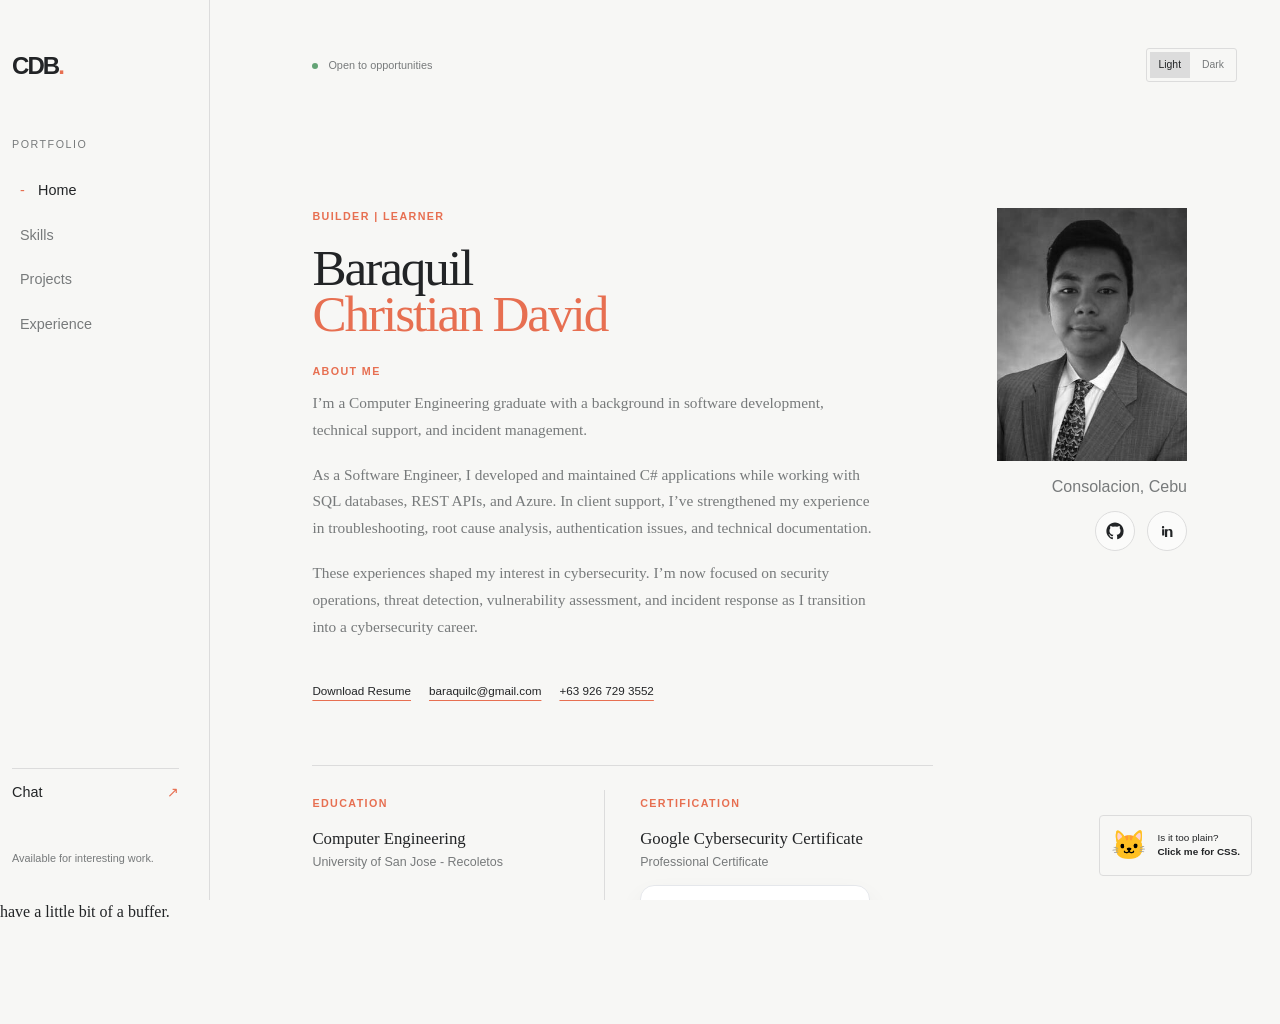
==== commit 2b2905d8: "fxied from raspi to arduino" ====
--- a/index.html
+++ b/index.html
@@ -141,7 +141,7 @@
                   <span class="project-link-button">View Thesis</span>
                 </a>
               </article>
-              <article class="project-card"><h3>Voice-Activated Security Lock</h3><p class="project-meta">Raspberry Pi · Servo Motor · 2021</p><p class="project-description">Built a voice-controlled locking system using Raspberry Pi and a servo motor for automated access control.</p></article>
+              <article class="project-card"><h3>Voice-Activated Security Lock</h3><p class="project-meta">Arduino · Servo Motor · 2021</p><p class="project-description">Built a voice-controlled locking system using Raspberry Pi and a servo motor for automated access control.</p></article>
               <article class="project-card"><h3>Airbnb Reservation System</h3><p class="project-meta">C# · SQL Database · 2020</p><p class="project-description">Description coming soon.</p></article>
               <article class="project-card"><h3>Inventory Management System</h3><p class="project-meta">C# · MS Access · 2020</p><p class="project-description">Description coming soon.</p></article>
               <article class="project-card"><h3>Human-in-Room Counter</h3><p class="project-meta">Logic Circuits · 2020</p><p class="project-description">Description coming soon.</p></article>
@@ -207,7 +207,6 @@
       <div class="chat-thread" aria-live="polite">
         <p class="chat-date">Today</p>
         <div class="message message-incoming"><span class="message-label">Christian</span><p>Hey there! Have a project or question in mind?</p><time>Now</time></div>
-        <div class="message message-outgoing"><p>Hi! I&apos;d like to get in touch.</p><time>Now</time></div>
       </div>
       <form class="chat-composer">
         <label class 's not a rule, it's a rule in the sense that it's a... it's a... it's a principle.="sr-only" for="chat-message">Type a message</label>
@@ -216,11 +215,26 @@
       </form>
       <div class="payment-request" hidden>
         <span class="payment-label">Payment required</span>
-        <p>Your message is ready. Complete payment before it is sent.</p>
-        <button class="payment-button" type="button">Continue to payment <span>↗</span></button>
-        <small class="payment-note">Checkout provider not connected yet.</small>
+        <p><strong>To send the message, PAY FIRST.</strong><br />Complete the PHP 250 payment to continue.</p>
+        <button class="payment-button" type="button">Pay PHP 250 with Stripe <span>↗</span></button>
+        <small class="payment-note">Powered by Stripe.</small>
       </div>
       <a class="chat-email" href="mailto:baraquilc@gmail.com">Prefer email? baraquilc@gmail.com</a>
+    </dialog>
+    <dialog class="stripe-dialog" aria-labelledby="stripe-dialog-title">
+      <div class="stripe-dialog-header">
+        <div>
+          <span class="stripe-kicker">Stripe test mode</span>
+          <h2 id="stripe-dialog-title">Scan to pay PHP 250</h2>
+        </div>
+        <button class="stripe-dialog-close" type="button" aria-label="Close Stripe payment prompt">&times;</button>
+      </div>
+      <div class="stripe-qr-frame">
+        <img class="stripe-qr" alt="Test payment QR code for PHP 250" />
+      </div>
+      <p class="stripe-dialog-copy">Scan this test QR code to simulate a Stripe payment request.</p>
+      <div class="stripe-amount"><span>Amount</span><strong>PHP 250.00</strong></div>
+      <small class="stripe-test-note">Powered by Stripe.</small>
     </dialog>
     <button class="cat-toggle" type="button" aria-label="Toggle playful design mode" aria-pressed="false"><span class="cat-face">🐱</span><span>Is it too plain?<br /><b>Click me for CSS.</b></span></button>
     <div class="dancing-gifs" aria-hidden="true">
--- a/css/index.css
+++ b/css/index.css
@@ -897,6 +897,86 @@
   color: var(--muted);
   font-size: 0.58rem;
 }
+.stripe-dialog {
+  width: min(320px, calc(100% - 32px));
+  padding: 0;
+  border: 1px solid var(--line);
+  border-radius: 10px;
+  color: var(--ink);
+  background: var(--paper);
+  box-shadow: 0 20px 60px rgb(0 0 0 / 22%);
+}
+.stripe-dialog::backdrop {
+  background: rgb(15 23 42 / 48%);
+}
+.stripe-dialog-header {
+  display: flex;
+  align-items: flex-start;
+  justify-content: space-between;
+  gap: 16px;
+  padding: 18px 18px 12px;
+}
+.stripe-kicker {
+  color: var(--accent);
+  font: 700 0.62rem Arial, sans-serif;
+  letter-spacing: 0.08em;
+  text-transform: uppercase;
+}
+.stripe-dialog h2 {
+  margin: 5px 0 0;
+  font: 700 1.15rem Arial, sans-serif;
+}
+.stripe-dialog-close {
+  border: 0;
+  color: var(--muted);
+  background: transparent;
+  font-size: 1.4rem;
+  line-height: 1;
+  cursor: pointer;
+}
+.stripe-qr-frame {
+  display: grid;
+  place-items: center;
+  margin: 0 18px;
+  padding: 14px;
+  border: 1px solid var(--line);
+  border-radius: 6px;
+  background: #fff;
+}
+.stripe-qr {
+  display: block;
+  width: 220px;
+  height: 220px;
+  max-width: 100%;
+}
+.stripe-dialog-copy {
+  margin: 14px 18px 10px;
+  color: var(--muted);
+  font: 0.72rem/1.45 Arial, sans-serif;
+  text-align: center;
+}
+.stripe-amount {
+  display: flex;
+  justify-content: space-between;
+  margin: 0 18px;
+  padding: 11px 0;
+  border-top: 1px solid var(--line);
+  border-bottom: 1px solid var(--line);
+  font: 0.72rem Arial, sans-serif;
+}
+.stripe-amount span {
+  color: var(--muted);
+}
+.stripe-amount strong {
+  color: var(--accent);
+}
+.stripe-test-note {
+  display: block;
+  padding: 12px 18px 17px;
+  color: var(--muted);
+  font: 0.6rem/1.4 Arial, sans-serif;
+  text-align: center;
+}
 .chat-email {
   display: block;
   padding: 0 18px 15px;
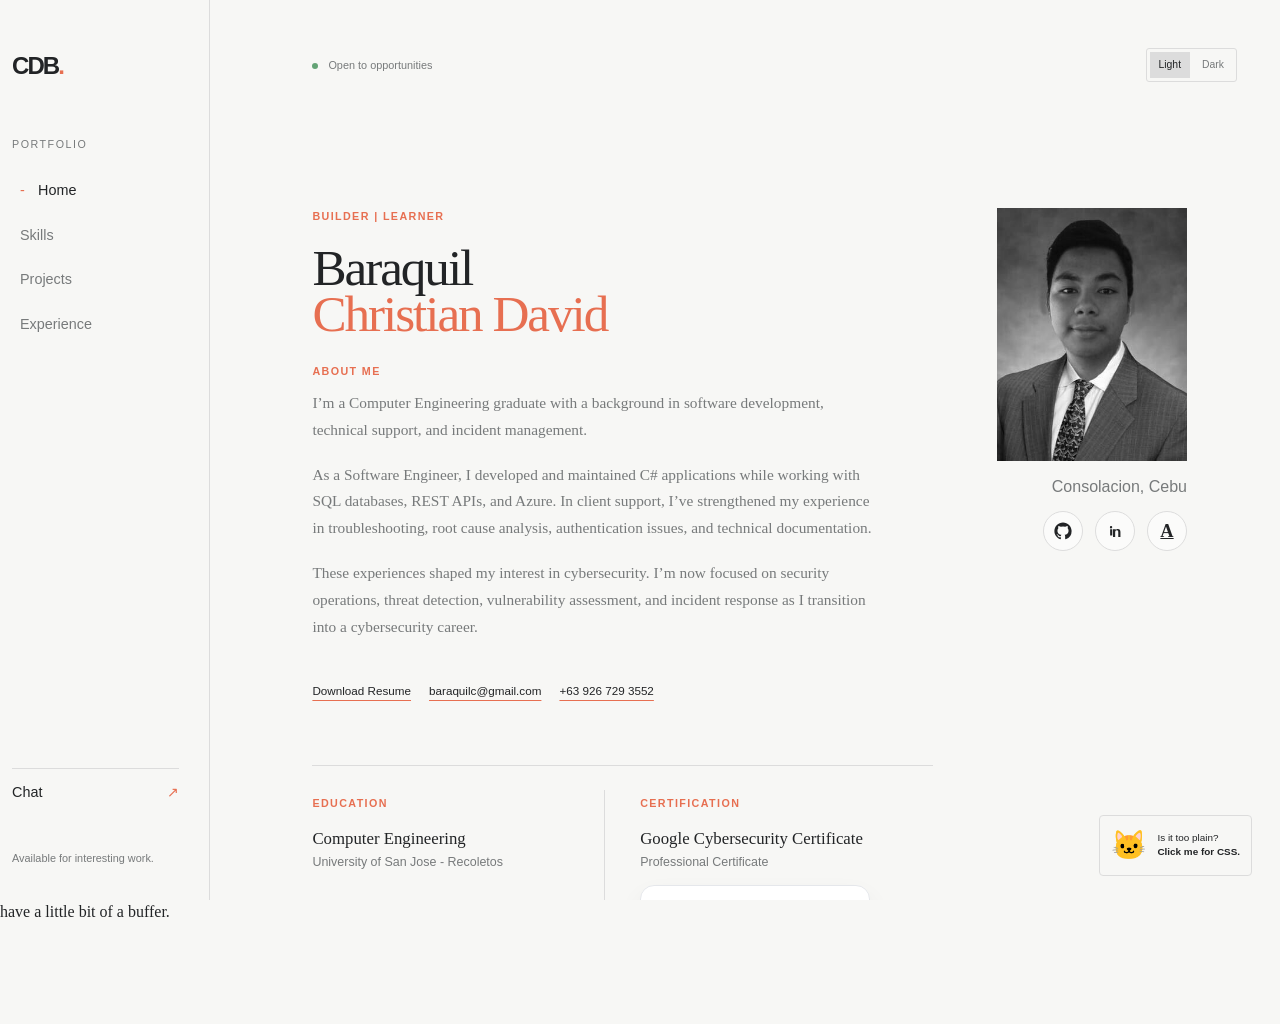
==== commit c15b88f2: "added allpoetry link" ====
--- a/index.html
+++ b/index.html
@@ -110,6 +110,9 @@
                         <path d="M6.94 8.5A1.56 1.56 0 1 1 6.93 5.4a1.56 1.56 0 0 1 .01 3.1ZM5.5 9.8h2.9v8.2H5.5V9.8Zm4.8 0h2.77v1.12h.04c.39-.73 1.32-1.5 2.72-1.5 2.9 0 3.43 1.9 3.43 4.38v6.2h-2.9v-5.8c0-1.38-.03-3.16-1.92-3.16-1.92 0-2.21 1.5-2.21 3.04v5.92h-2.9V9.8Z"/>
                       </svg>
                     </a>
+                    <a class="social-link" href="https://allpoetry.com/Frustrated.Pen" target="_blank" rel="noopener noreferrer" aria-label="AllPoetry profile">
+                      <span class="social-mark" aria-hidden="true">A</span>
+                    </a>
                   </div>
                 </div>
               </div>
--- a/css/index.css
+++ b/css/index.css
@@ -342,6 +342,13 @@
   height: 18px;
   fill: var(--ink);
 }
+.social-mark {
+  color: var(--ink);
+  font-family: Georgia, "Times New Roman", serif;
+  font-size: 1.15rem;
+  font-weight: 700;
+  line-height: 1;
+}
 .home-details {
   display: grid;
   grid-template-columns: repeat(2, minmax(0, 1fr));
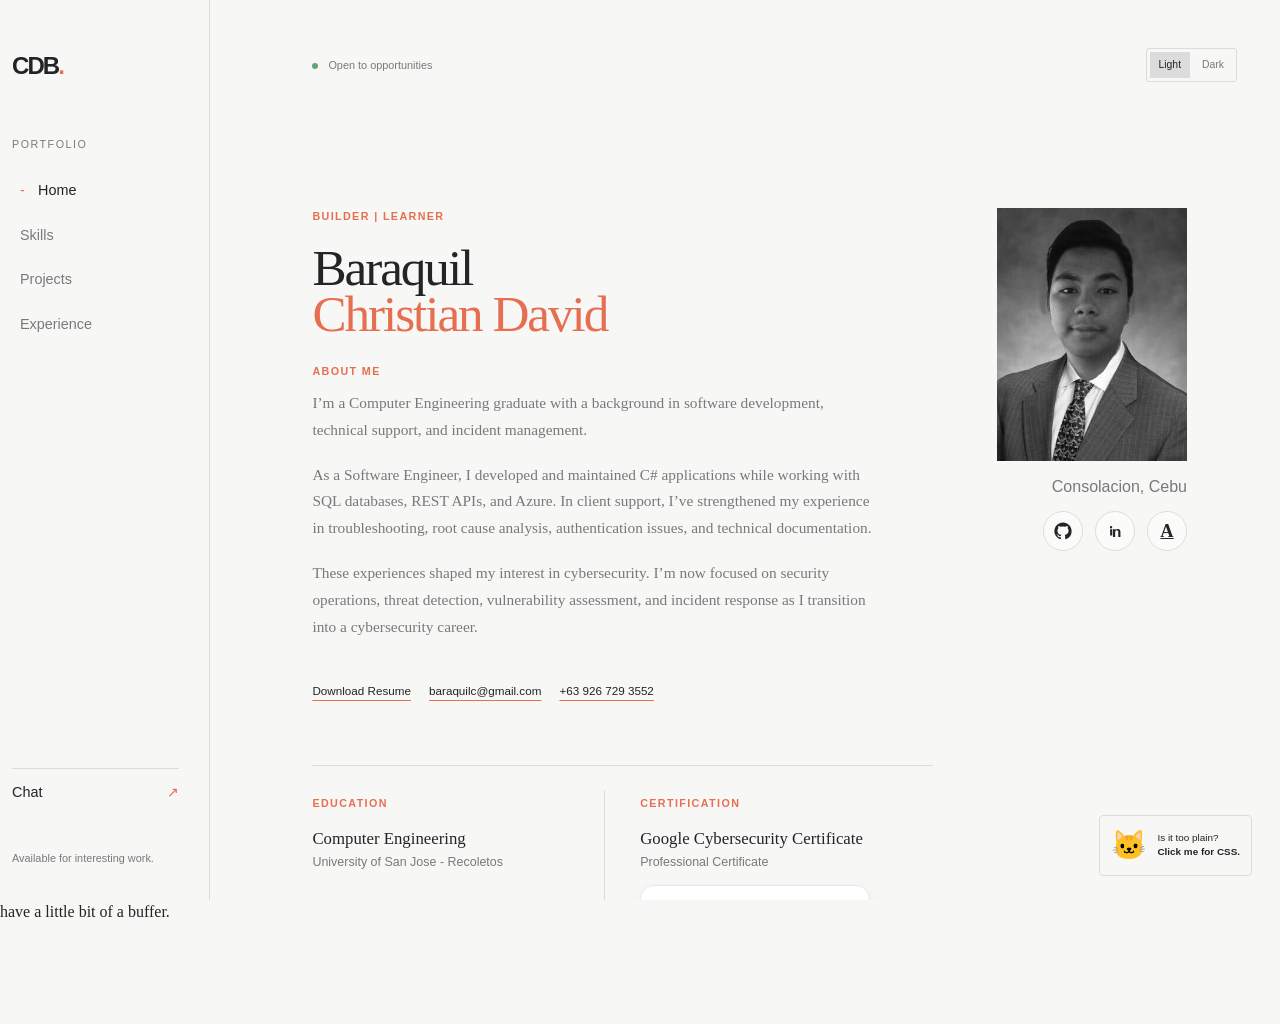
==== commit 41012e0d: "updated several gifs" ====
--- a/index.html
+++ b/index.html
@@ -228,7 +228,7 @@
       <div class="stripe-dialog-header">
         <div>
           <span class="stripe-kicker">Stripe test mode</span>
-          <h2 id="stripe-dialog-title">Scan to pay PHP 250</h2>
+          <h2 id="stripe-dialog-title">Pay PHP 250 to send message</h2>
         </div>
         <button class="stripe-dialog-close" type="button" aria-label="Close Stripe payment prompt">&times;</button>
       </div>
@@ -241,12 +241,12 @@
     </dialog>
     <button class="cat-toggle" type="button" aria-label="Toggle playful design mode" aria-pressed="false"><span class="cat-face">🐱</span><span>Is it too plain?<br /><b>Click me for CSS.</b></span></button>
     <div class="dancing-gifs" aria-hidden="true">
-      <img src="https://media.giphy.com/media/JIX9t2j0ZTN9S/giphy.gif" alt="" />
-      <img src="https://media.giphy.com/media/13CoXDiaCcCoyk/giphy.gif" alt="" />
-      <img src="https://media.giphy.com/media/l0HlNaQ6gWfllcjDO/giphy.gif" alt="" />
-      <img src="https://media.giphy.com/media/YaOxRsmrv9IeA/giphy.gif" alt="" />
-      <img src="https://media.giphy.com/media/12HZukMBlutpoQ/giphy.gif" alt="" />
-      <img src="https://media.giphy.com/media/3o7TKMt1VVNkHV2PaE/giphy.gif" alt="" />
+      <img src="https://media1.giphy.com/media/v1.Y2lkPTc5MGI3NjExcWIwa2JxOG9uZ3hydzEwZmg4MjgxeWl0c2t4aWMwMWVwcnh1ajZjNSZlcD12MV9pbnRlcm5hbF9naWZfYnlfaWQmY3Q9Zw/YVSdjMvayC1MfEGYVV/giphy.gif" alt="" />
+      <img src="https://media2.giphy.com/media/v1.Y2lkPTc5MGI3NjExajY1Zm91Y3psNmo0NHlwYm5jaXhvNW1oYTg0ODAzbjByNHUzNTFmdiZlcD12MV9pbnRlcm5hbF9naWZfYnlfaWQmY3Q9Zw/8pYMOn1sEb43EloTf8/giphy.gif" alt="" />
+      <img src="https://media4.giphy.com/media/v1.Y2lkPTc5MGI3NjExMGRxeDN5aHpyb296bHlhejR2YnVpdHB1aW1va3V6eHJ4em5qNXRvNyZlcD12MV9pbnRlcm5hbF9naWZfYnlfaWQmY3Q9Zw/HcKnldPBuyCyf5h2nY/giphy.gif" alt="" />
+      <img src="https://media3.giphy.com/media/v1.Y2lkPTc5MGI3NjExaXUyMnFleWVibHRpbDU3d2V1OHl0cWxqZ244eXI5OWwwd3AwcmkwbCZlcD12MV9pbnRlcm5hbF9naWZfYnlfaWQmY3Q9Zw/1OrIIOIcRTDaNidc5p/giphy.gif" alt="" />
+      <img src="https://media0.giphy.com/media/v1.Y2lkPTc5MGI3NjExN2gzcTJ1NGE4aDZwMXltdGVhMWxncXA1bzExcWR4eGdyd2R1dDZvZCZlcD12MV9pbnRlcm5hbF9naWZfYnlfaWQmY3Q9Zw/bRTe2TGxczPVH50vxO/giphy.gif" alt="" />
+      <img src="https://media2.giphy.com/media/v1.Y2lkPTc5MGI3NjExMmwyY2F2M3Jhc3JmZXlhemVoeWgxYXlvMWU3MW44dDZqY2EzMGE1MyZlcD12MV9pbnRlcm5hbF9naWZfYnlfaWQmY3Q9Zw/BK1EfIsdkKZMY/giphy.gif" alt="" />
       <img src="https://media.giphy.com/media/3oriO0OEd9QIDdllqo/giphy.gif" alt="" />
       <img src="https://media.giphy.com/media/26BRv0ThflsHCqDrG/giphy.gif" alt="" />
     </div>
--- a/css/index.css
+++ b/css/index.css
@@ -1051,6 +1051,18 @@
   animation-duration: 1.2s;
   animation-iteration-count: infinite;
 }
+body.playful h1,
+body.playful h2,
+body.playful h3,
+body.playful p,
+body.playful a,
+body.playful button,
+body.playful li,
+body.playful span {
+  animation:
+    text-bob 1.4s ease-in-out infinite alternate,
+    color-chaos 1.2s ease-in-out infinite;
+}
 body.playful .dancing-gifs {
   display: block;
 }
@@ -1136,6 +1148,14 @@
     color: #e900ff;
   }
 }
+@keyframes text-bob {
+  from {
+    transform: translateY(-2px);
+  }
+  to {
+    transform: translateY(2px);
+  }
+}
 @keyframes gif-drift {
   from { transform: translate(0, 0) rotate(-6deg); }
   to { transform: translate(12px, -14px) rotate(6deg); }
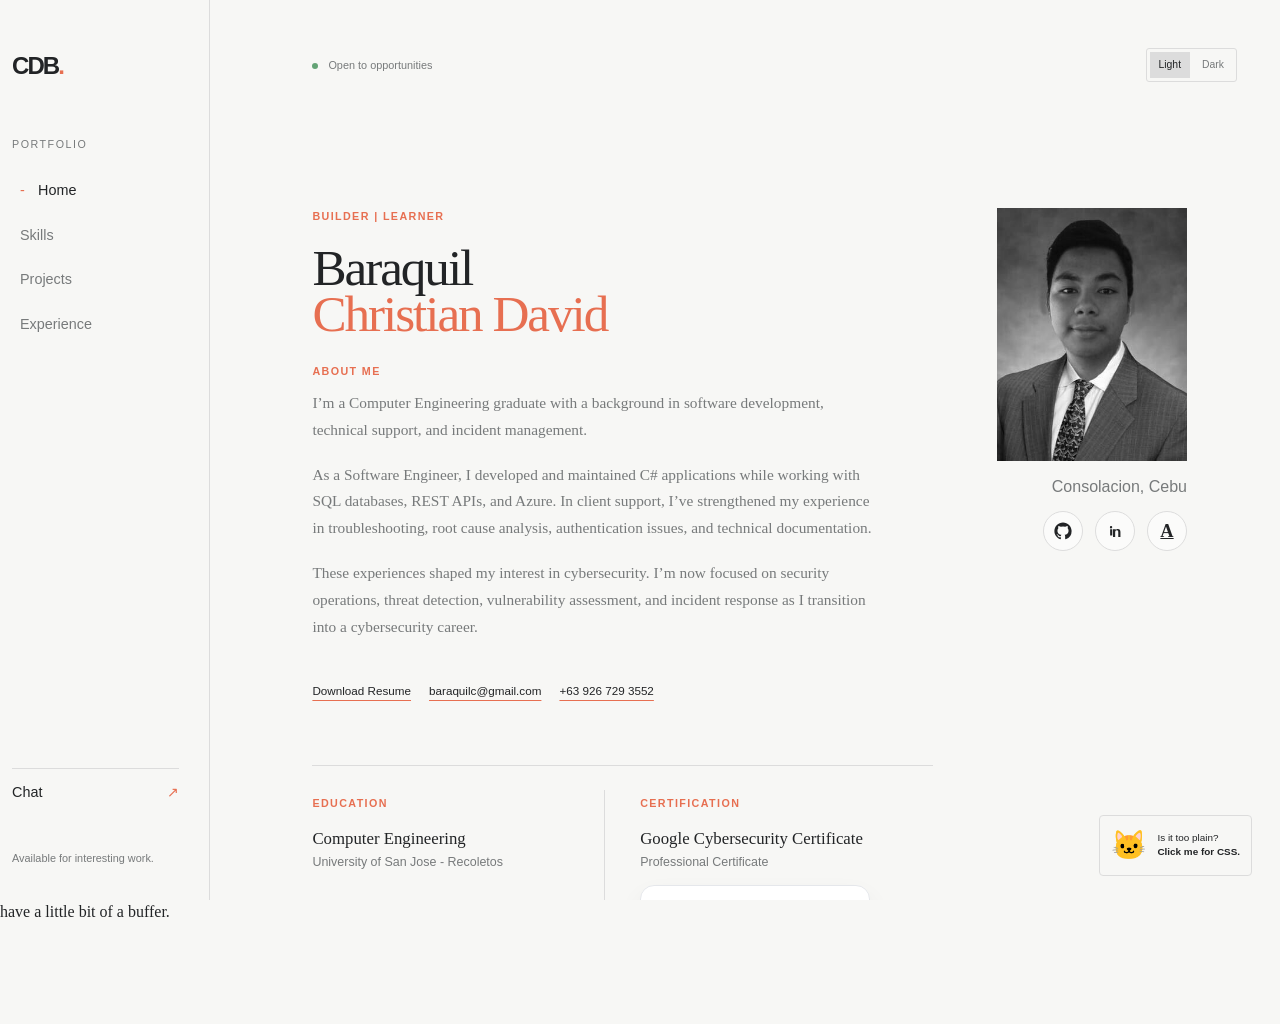
==== commit 609e4650: "added email on chat option" ====
--- a/index.html
+++ b/index.html
@@ -204,26 +204,56 @@
     </div>
     <dialog class="chat-window" aria-labelledby="chat-title">
       <div class="chat-window-header">
-        <div class="chat-agent"><div class="agent-avatar">C</div><div><h2 id="chat-title">Christian David</h2><p><span></span> Usually replies quickly</p></div></div>
-        <button class="chat-close" type="button" aria-label="Close chat window">&times;</button>
-      </div>
-      <div class="chat-thread" aria-live="polite">
-        <p class="chat-date">Today</p>
-        <div class="message message-incoming"><span class="message-label">Christian</span><p>Hey there! Have a project or question in mind?</p><time>Now</time></div>
-      </div>
-      <form class="chat-composer">
-        <label class 's not a rule, it's a rule in the sense that it's a... it's a... it's a principle.="sr-only" for="chat-message">Type a message</label>
-        <input id="chat-message" name="message" type="text" placeholder="Type dfather.a message..." autocomplete="off" required />
-        <button type="submit" aria-label="Send message">↗</button>
-      </form>
-      <div class="payment-request" hidden>
-        <span class="payment-label">Payment required</span>
-        <p><strong>To send the message, PAY FIRST.</strong><br />Complete the PHP 250 payment to continue.</p>
-        <button class="payment-button" type="button">Pay PHP 250 with Stripe <span>↗</span></button>
-        <small class="payment-note">Powered by Stripe.</small>
-      </div>
-      <a class="chat-email" href="mailto:baraquilc@gmail.com">Prefer email? baraquilc@gmail.com</a>
+        <div class="chat-agent">
+          <div class="agent-avatar">C</div>
+          <div>
+            <h2 id="chat-title">Christian David</h2>
+            <p class="chat-subtitle"><span class="chat-status-dot"></span><span class="chat-subtitle-text">Usually replies quickly</span></p>
+          </div>
+        </div>
+        <div class="chat-window-actions">
+          <button class="chat-minimize" type="button" aria-label="Minimize contact panel" title="Minimize">&minus;</button>
+          <button class="chat-close" type="button" aria-label="Close contact panel">&times;</button>
+        </div>
+      </div>
+      <div class="chat-view">
+        <div class="chat-thread" aria-live="polite">
+          <p class="chat-date">Today</p>
+          <div class="message message-incoming"><span class="message-label">Christian</span><p>Hey there! Have a project or question in mind?</p><time>Now</time></div>
+        </div>
+        <form class="chat-composer">
+          <label class="sr-only" for="chat-message">Type a message</label>
+          <input id="chat-message" name="message" type="text" placeholder="Type a message..." autocomplete="off" required />
+          <button type="submit" aria-label="Send message">↗</button>
+        </form>
+        <div class="payment-request" hidden>
+          <span class="payment-label">Payment required</span>
+          <p><strong>To send the message, PAY FIRST.</strong><br />Complete the PHP 250 payment to continue.</p>
+          <button class="payment-button" type="button">Pay PHP 250 with Stripe <span>↗</span></button>
+          <small class="payment-note">Powered by Stripe.</small>
+        </div>
+        <div class="chat-email-prompt">
+          <span>Would you rather write an email?</span>
+          <button class="chat-email" type="button">Switch to email <span aria-hidden="true">↗</span></button>
+        </div>
+      </div>
+      <section class="email-view" hidden aria-labelledby="email-view-title">
+        <button class="email-back" type="button"><span aria-hidden="true">←</span> Back to chat</button>
+        <h3 id="email-view-title">Send me an email</h3>
+        <p class="email-view-copy">Share a few details and I’ll get back to you at the email address you provide.</p>
+        <form class="email-form" id="email-form" action="https://formspree.io/f/mwlpowwb" method="POST">
+          <label for="email-name">Your name</label>
+          <input id="email-name" name="name" type="text" autocomplete="name" placeholder="Name" required />
+          <label for="email-address">Your email</label>
+          <input id="email-address" name="email" type="email" autocomplete="email" placeholder="you@example.com" required />
+          <label for="email-message">Your message</label>
+          <textarea id="email-message" name="message" rows="6" placeholder="How can I help?" required></textarea>
+          <button type="submit">Send email <span aria-hidden="true">↗</span></button>
+          <p class="email-form-status" role="status" aria-live="polite" hidden></p>
+        </form>
+      </section>
     </dialog>
+    <button class="chat-restore" type="button" hidden>Open conversation <span aria-hidden="true">↑</span></button>
     <dialog class="stripe-dialog" aria-labelledby="stripe-dialog-title">
       <div class="stripe-dialog-header">
         <div>
--- a/css/index.css
+++ b/css/index.css
@@ -699,8 +699,10 @@
   text-decoration: none;
 }
 .chat-window {
-  width: min(390px, calc(100% - 36px));
-  margin: auto;
+  width: min(500px, calc(100% - 36px));
+  height: min(720px, calc(100vh - 48px));
+  max-height: calc(100vh - 48px);
+  margin: 0;
   padding: 0;
   overflow: hidden;
   border: 1px solid var(--line);
@@ -709,6 +711,12 @@
   background: var(--paper);
   box-shadow: 0 18px 60px rgb(0 0 0 / 18%);
 }
+.chat-window[open] {
+  position: fixed;
+  inset: auto 28px 28px auto;
+  display: flex;
+  flex-direction: column;
+}
 .chat-window::backdrop {
   background: rgb(0 0 0 / 38%);
 }
@@ -719,6 +727,11 @@
   gap: 20px;
   padding: 17px 18px;
   border-bottom: 1px solid var(--line);
+}
+.chat-window-actions {
+  display: flex;
+  flex: 0 0 auto;
+  gap: 5px;
 }
 .chat-agent {
   display: flex;
@@ -740,7 +753,7 @@
 .chat-window h2 {
   margin: 0 0 1px;
   font:
-    700 0.86rem Arial,
+    700 1rem Arial,
     sans-serif;
   letter-spacing: 0;
 }
@@ -748,16 +761,19 @@
   margin: 0;
   color: var(--muted);
   font:
-    0.64rem Arial,
+    0.72rem Arial,
     sans-serif;
 }
-.chat-agent p span {
+.chat-agent p .chat-status-dot {
   display: inline-block;
   width: 6px;
   height: 6px;
   margin-right: 3px;
   border-radius: 50%;
   background: #63a375;
+}
+.chat-status-dot[hidden] {
+  display: none;
 }
 .chat-close {
   width: 27px;
@@ -770,17 +786,38 @@
     sans-serif;
   line-height: 1;
 }
+.chat-minimize {
+  width: 27px;
+  height: 27px;
+  border: 0;
+  border-radius: 50%;
+  color: var(--muted);
+  background: none;
+  font: 1.2rem Arial, sans-serif;
+  line-height: 1;
+}
+.chat-minimize:hover,
 .chat-close:hover {
   color: var(--accent);
   border-color: var(--accent);
 }
+.chat-view {
+  display: flex;
+  flex: 1;
+  flex-direction: column;
+  min-height: 0;
+}
+.chat-view[hidden],
+.email-view[hidden] {
+  display: none;
+}
 .chat-thread {
   display: flex;
+  flex: 1;
   flex-direction: column;
   gap: 9px;
-  min-height: 220px;
-  max-height: 340px;
-  padding: 17px 18px;
+  min-height: 180px;
+  padding: 22px;
   overflow-y: auto;
   background: color-mix(in srgb, var(--paper) 88%, var(--line));
 }
@@ -794,11 +831,11 @@
 }
 .message {
   width: fit-content;
-  max-width: 78%;
-  padding: 9px 12px;
+  max-width: 84%;
+  padding: 11px 14px;
   border-radius: 14px;
   font:
-    0.76rem/1.45 Arial,
+    0.88rem/1.5 Arial,
     sans-serif;
 }
 .message p {
@@ -832,27 +869,28 @@
 }
 .chat-composer {
   display: flex;
-  gap: 8px;
-  padding: 12px 14px 8px;
+  gap: 10px;
+  padding: 16px 18px 12px;
 }
 .chat-composer input {
   min-width: 0;
   flex: 1;
-  padding: 10px 12px;
+  padding: 12px 15px;
   border: 1px solid var(--line);
   border-radius: 18px;
   outline: 0;
   color: var(--ink);
   background: transparent;
   font:
-    0.75rem Arial,
+    0.85rem Arial,
     sans-serif;
 }
 .chat-composer input:focus {
   border-color: var(--accent);
 }
 .chat-composer button {
-  width: 36px;
+  width: 42px;
+  flex: 0 0 42px;
   border: 0;
   border-radius: 50%;
   color: #fff;
@@ -865,8 +903,8 @@
   display: none;
 }
 .payment-request {
-  margin: 0 14px 12px;
-  padding: 13px;
+  margin: 0 18px 12px;
+  padding: 16px;
   border: 1px solid var(--accent);
   border-radius: 8px;
   background: color-mix(in srgb, var(--paper) 90%, var(--accent));
@@ -985,13 +1023,128 @@
   text-align: center;
 }
 .chat-email {
-  display: block;
-  padding: 0 18px 15px;
-  color: var(--muted);
-  font:
-    0.6rem Arial,
-    sans-serif;
-  text-decoration: none;
+  padding: 0;
+  border: 0;
+  color: var(--muted);
+  background: transparent;
+  font: 700 0.8rem Arial, sans-serif;
+}
+.chat-email:hover {
+  color: var(--accent);
+}
+.chat-email-prompt {
+  display: flex;
+  align-items: center;
+  justify-content: space-between;
+  gap: 12px;
+  padding: 14px 20px;
+  border-top: 1px solid var(--line);
+  color: var(--muted);
+  font: 0.72rem Arial, sans-serif;
+}
+.chat-email span {
+  margin-left: 6px;
+  color: var(--accent);
+}
+.email-view {
+  flex: 1;
+  min-height: 0;
+  padding: 24px;
+  overflow-y: auto;
+}
+.email-back {
+  margin-bottom: 28px;
+  padding: 0;
+  border: 0;
+  color: var(--muted);
+  background: transparent;
+  font: 0.8rem Arial, sans-serif;
+}
+.email-back:hover {
+  color: var(--accent);
+}
+.email-back span {
+  margin-right: 5px;
+}
+.email-view h3 {
+  margin-bottom: 8px;
+  font: 600 1.55rem Arial, sans-serif;
+  letter-spacing: -0.03em;
+}
+.email-view-copy {
+  max-width: 390px;
+  margin-bottom: 26px;
+  color: var(--muted);
+  font: 0.86rem/1.55 Arial, sans-serif;
+}
+.email-form {
+  display: grid;
+  gap: 9px;
+  font: 0.8rem Arial, sans-serif;
+}
+.email-form-status[hidden] {
+  display: none;
+}
+.email-form label {
+  margin-top: 8px;
+  color: var(--muted);
+}
+.email-form input,
+.email-form textarea {
+  width: 100%;
+  padding: 12px 13px;
+  border: 1px solid var(--line);
+  border-radius: 7px;
+  outline: 0;
+  color: var(--ink);
+  background: transparent;
+  font: inherit;
+  resize: vertical;
+}
+.email-form input:focus,
+.email-form textarea:focus {
+  border-color: var(--accent);
+}
+.email-form button {
+  justify-self: start;
+  margin-top: 10px;
+  padding: 12px 16px;
+  border: 0;
+  border-radius: 6px;
+  color: #fff;
+  background: var(--accent);
+  font: 700 0.8rem Arial, sans-serif;
+}
+.email-form button span {
+  margin-left: 14px;
+}
+.email-form button:disabled {
+  cursor: wait;
+  opacity: 0.7;
+}
+.email-form-status {
+  margin: 5px 0 0;
+  color: var(--muted);
+  line-height: 1.4;
+}
+.chat-restore {
+  position: fixed;
+  right: 28px;
+  bottom: 90px;
+  z-index: 6;
+  padding: 12px 16px;
+  border: 0;
+  border-radius: 24px;
+  color: #fff;
+  background: var(--accent);
+  box-shadow: 0 8px 24px rgb(0 0 0 / 18%);
+  font: 700 0.78rem Arial, sans-serif;
+}
+.chat-restore[hidden] {
+  display: none;
+}
+.chat-restore span {
+  margin-left: 10px;
 }
 .sr-only {
   position: absolute;
@@ -1196,7 +1349,16 @@
     border: 0;
   }
   .chat-window {
-    width: min(390px, calc(100% - 24px));
+    width: min(500px, calc(100vw - 24px));
+    height: min(720px, calc(100dvh - 24px));
+    max-height: calc(100dvh - 24px);
+  }
+  .chat-window[open] {
+    inset: auto 12px 12px auto;
+  }
+  .chat-restore {
+    right: 12px;
+    bottom: 86px;
   }
   .main-content {
     padding: 25px 0 180px;
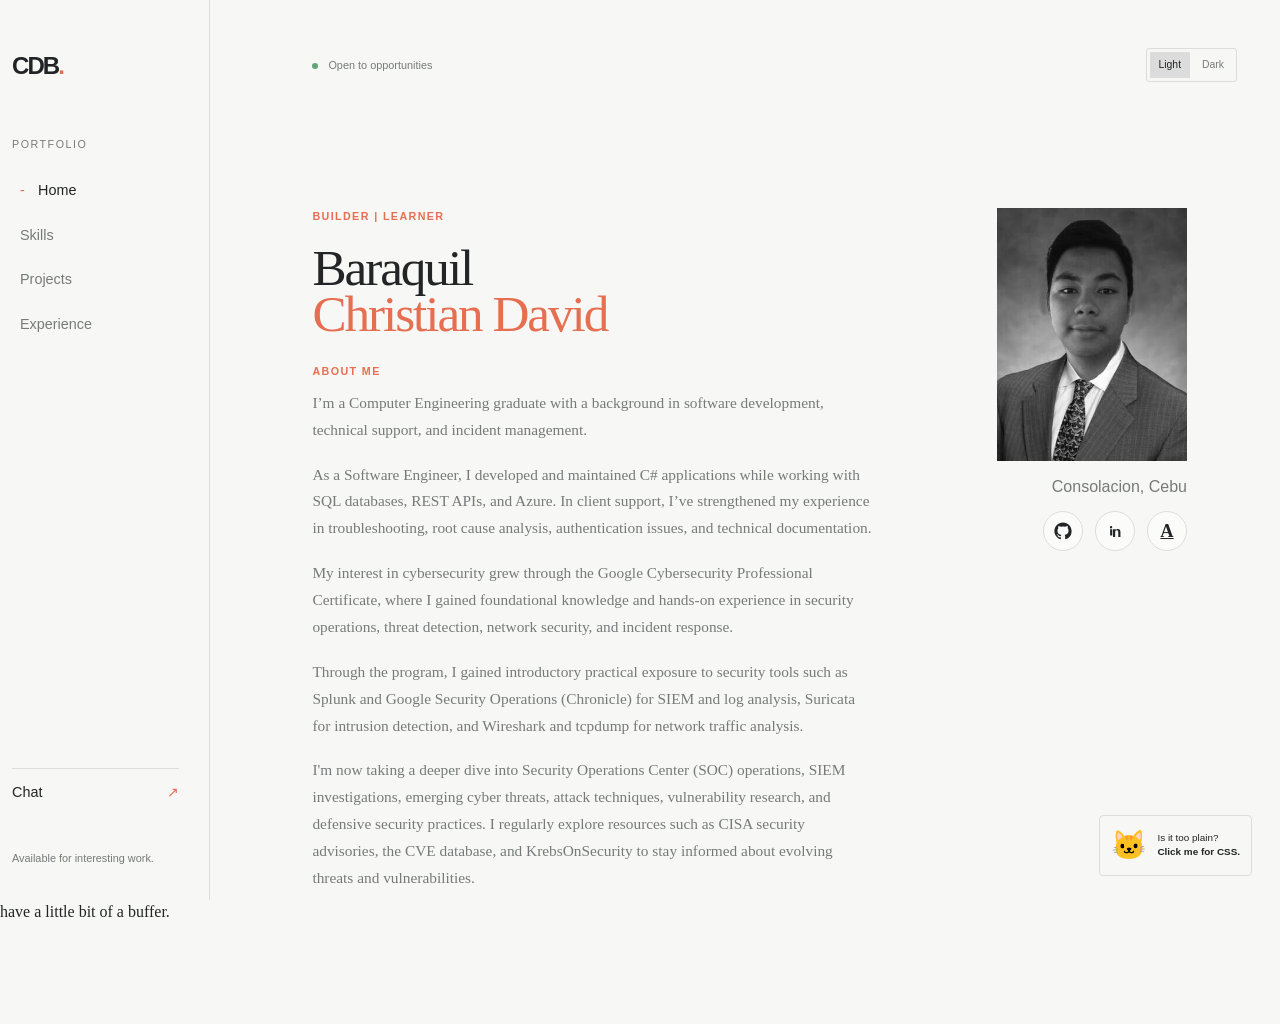
==== commit f0df8a88: "revised skills page" ====
--- a/index.html
+++ b/index.html
@@ -3,7 +3,7 @@
   <head>
     <meta charset="UTF-8" />
     <meta name="viewport" content="width=device-width, initial-scale=1.0" />
-    <title>Portfolio</title>
+    <title>CDB - Portfolio</title>
     <link rel="stylesheet" href="css/index.css" />
   </head>
   <body>
@@ -40,7 +40,12 @@
                   <p class="detail-label">About Me</p>
                   <p class="intro-copy">I’m a Computer Engineering graduate with a background in software development, technical support, and incident management.</p>
                   <p class="intro-copy">As a Software Engineer, I developed and maintained C# applications while working with SQL databases, REST APIs, and Azure. In client support, I’ve strengthened my experience in troubleshooting, root cause analysis, authentication issues, and technical documentation.</p>
-                  <p class="intro-copy">These experiences shaped my interest in cybersecurity. I’m now focused on security operations, threat detection, vulnerability assessment, and incident response as I transition into a cybersecurity career.</p>
+                  <p class="intro-copy">My interest in cybersecurity grew through the Google Cybersecurity Professional Certificate, where I gained foundational knowledge and hands-on experience in security operations, threat detection, network security, and incident response.</p>
+                  <p class="intro-copy">Through the program, I gained introductory practical exposure to security tools such as Splunk and Google Security Operations (Chronicle) for SIEM and log analysis, Suricata for intrusion detection, and Wireshark and tcpdump for network traffic analysis.</p>
+                  <p class="intro-copy">I'm now taking a deeper dive into Security Operations Center (SOC) operations, SIEM investigations, emerging cyber threats, attack techniques, vulnerability research, and defensive security practices. I regularly explore resources such as CISA security advisories, the CVE database, and KrebsOnSecurity to stay informed about evolving threats and vulnerabilities.</p>
+                  <p class="intro-copy">Beyond my foundational training, I'm committed to strengthening my practical skills through further hands-on exercises, security investigations, and independent exploration of cybersecurity tools and techniques.</p>
+                  <p class="intro-copy">I'm currently preparing for the Microsoft SC-900 certification, followed by CompTIA Security+, as part of my continued development toward a career in cybersecurity.</p>
+                  <p class="intro-copy">Beyond technology, I enjoy photography and poetry. Photography allows me to explore creativity and appreciate details from different perspectives, while poetry gives me a way to express thoughts and ideas through writing. I also enjoy playing guitar in my spare time.</p>
                 </div>
                 <div class="contact-links">
                   <a
@@ -119,15 +124,92 @@
             </div>
           </section>
 
-          <section class="content-panel" id="skills" data-panel="skills" aria-labelledby="skills-title">
-            <p class="eyebrow">What I work with</p>
-            <h2 id="skills-title">Skills</h2>
-            <div class="skill-grid">
-              <div class="skill-category"><h3>Programming</h3><ul><li>C</li><li>C#</li><li>Python</li><li>JavaScript</li><li>SQL</li></ul></div>
-              <div class="skill-category"><h3>Software Development</h3><ul><li>Desktop Application Development</li><li>ASP.NET MVC</li><li>RESTful API Integration</li><li>Application Troubleshooting</li><li>Production Support</li></ul></div>
-              <div class="skill-category"><h3>Databases &amp; Cloud</h3><ul><li>SQL Server</li><li>Microsoft Access</li><li>Microsoft Azure</li><li>Azure Blob Storage</li></ul></div>
-              <div class="skill-category"><h3>Computer Engineering</h3><ul><li>Embedded Systems</li><li>Logic Design</li><li>Circuit Design</li></ul></div>
-              <div class="skill-category skill-category-wide"><h3>Cybersecurity</h3><ul><li>Threat Detection</li><li>Incident Response</li><li>Vulnerability Assessment</li><li>SIEM</li><li>Linux</li><li>Security Monitoring</li><li>Python</li><li>SQL</li></ul></div>
+          <section class="content-panel skills-section" id="skills" data-panel="skills" aria-labelledby="skills-title">
+            <div class="skills-container">
+              <header class="section-header">
+                <span class="section-subtitle">What I work with</span>
+                <h2 id="skills-title">Technical Skills</h2>
+              </header>
+              <div class="skills-grid">
+                <article class="skill-card">
+                  <div class="card-header">
+                    <h3>Cybersecurity &amp; Security Operations</h3>
+                  </div>
+                  <div class="skill-tags">
+                    <span>Threat Detection &amp; Security Monitoring</span>
+                    <span>SIEM</span>
+                    <span>Incident Management &amp; Incident Response Fundamentals</span>
+                    <span>Vulnerability Assessment</span>
+                    <span>Network Traffic Analysis</span>
+                    <span>Linux</span>
+                  </div>
+                </article>
+                <article class="skill-card">
+                  <div class="card-header">
+                    <h3>Programming &amp; Scripting</h3>
+                  </div>
+                  <div class="skill-tags">
+                    <span>C</span><span>C#</span><span>Python</span><span>JavaScript</span><span>SQL</span>
+                  </div>
+                </article>
+                <article class="skill-card">
+                  <div class="card-header">
+                    <h3>Software Development</h3>
+                  </div>
+                  <div class="skill-tags">
+                    <span>Desktop Application Development</span>
+                    <span>ASP.NET MVC</span>
+                    <span>RESTful API Integration</span>
+                    <span>Application Troubleshooting</span>
+                    <span>Production Support</span>
+                  </div>
+                </article>
+                <article class="skill-card">
+                  <div class="card-header">
+                    <h3>Databases &amp; Cloud Technologies</h3>
+                  </div>
+                  <div class="skill-tags">
+                    <span>Microsoft SQL Server</span><span>Microsoft Access</span><span>Microsoft Azure</span><span>Azure Blob Storage</span>
+                  </div>
+                </article>
+                <article class="skill-card">
+                  <div class="card-header">
+                    <h3>Networking &amp; Computer Engineering</h3>
+                  </div>
+                  <div class="skill-tags">
+                    <span>Network Fundamentals</span><span>Embedded Systems</span><span>Digital Logic Design</span><span>Circuit Design</span>
+                  </div>
+                </article>
+                <article class="skill-card">
+                  <div class="card-header">
+                    <h3>Professional Skills</h3>
+                  </div>
+                  <div class="skill-tags">
+                    <span>Analytical Thinking</span>
+                    <span>Problem-Solving</span>
+                    <span>Attention to Detail</span>
+                    <span>Technical Documentation</span>
+                    <span>Communication</span>
+                  </div>
+                </article>
+              </div>
+              <section class="interests-section" aria-labelledby="interests-title">
+                <header class="interests-header">
+                  <span class="section-subtitle">Outside the tech world</span>
+                  <h2 id="interests-title">Beyond Technology</h2>
+                  <p>A few things I enjoy exploring beyond software development and cybersecurity.</p>
+                </header>
+                <div class="interests-grid">
+                  <article class="interest-card">
+                    <h3>Photography</h3>
+                    <p>Capturing moments and exploring visual composition.</p>
+                  </article>
+                  <article class="interest-card">
+                    <h3>Poetry &amp; Creative Writing</h3>
+                    <p>Expressing thoughts and ideas through words.</p>
+                  </article>
+                </div>
+              </section>
             </div>
           </section>
 
--- a/css/index.css
+++ b/css/index.css
@@ -497,53 +497,110 @@
   color: var(--muted);
   font: 0.72rem Arial, sans-serif;
 }
-.skill-grid {
+.skills-container {
+  width: 100%;
+}
+.section-header {
+  margin-bottom: 32px;
+}
+.section-subtitle {
+  display: inline-block;
+  margin-bottom: 12px;
+  color: var(--accent);
+  font: 700 0.67rem Arial, sans-serif;
+  letter-spacing: 0.13em;
+  text-transform: uppercase;
+}
+.section-header h2,
+.interests-header h2 {
+  margin: 0 0 12px;
+  font-size: clamp(2.5rem, 5vw, 4rem);
+}
+.section-header p,
+.interests-header p {
+  margin: 0;
+  color: var(--muted);
+  font: 0.72rem Arial, sans-serif;
+  letter-spacing: 0.09em;
+  text-transform: uppercase;
+}
+.skills-grid {
   display: grid;
   grid-template-columns: repeat(2, minmax(0, 1fr));
-  gap: 24px;
-}
-.skill-category {
-  padding: 22px 10px 0 0;
-  border-top: 1px solid var(--line);
-  border-right: 1px solid var(--line);
-}
-.skill-category:nth-child(even) {
-  padding-left: 24px;
-  border-right: 0;
-}
-.skill-category-wide {
-  grid-column: 1 / -1;
-  border-right: 0;
-}
-.skill-number {
-  color: var(--accent);
-  font-size: 0.68rem;
-}
-h3 {
-  margin: 36px 0 10px;
-  font-size: 1.2rem;
-  font-weight: 400;
-}
-.skill-category h3 {
-  margin: 14px 0 16px;
-  font-size: 1.1rem;
-}
-.skill-category ul {
+  gap: 16px;
+}
+.skill-card {
+  min-width: 0;
+  padding: 22px;
+  border: 1px solid var(--line);
+  border-radius: 8px;
+  background: color-mix(in srgb, var(--paper) 94%, var(--line));
+}
+.card-header {
+  display: flex;
+  align-items: flex-start;
+  gap: 12px;
+  margin-bottom: 17px;
+}
+.skill-card-number,
+.interest-mark {
+  color: var(--accent);
+  font: 700 0.68rem Arial, sans-serif;
+  letter-spacing: 0.08em;
+}
+.skill-card h3,
+.interest-card h3 {
+  margin: 0;
+  font: 600 1rem/1.35 Arial, sans-serif;
+}
+.skill-tags {
   display: flex;
   flex-wrap: wrap;
-  gap: 8px 22px;
-  margin: 0;
-  padding: 0;
-  list-style: none;
-  color: var(--muted);
-  font: 0.8rem Arial, sans-serif;
-}
-.skill-category li::before {
-  margin-right: 7px;
-  color: var(--accent);
-  content: "-";
-}
-.skill-grid p,
+  gap: 8px;
+}
+.skill-tags span {
+  max-width: 100%;
+  padding: 7px 10px;
+  border: 1px solid var(--line);
+  border-radius: 4px;
+  color: var(--muted);
+  background: var(--paper);
+  font: 0.73rem/1.4 Arial, sans-serif;
+}
+.interests-section {
+  margin-top: 64px;
+}
+.interests-header {
+  max-width: 620px;
+  margin-bottom: 24px;
+}
+.interests-header h2 {
+  font-size: clamp(2.2rem, 4vw, 3.2rem);
+}
+.interests-header p {
+  font: 0.9rem/1.55 Arial, sans-serif;
+  letter-spacing: 0;
+  text-transform: none;
+}
+.interests-grid {
+  display: grid;
+  grid-template-columns: repeat(3, minmax(0, 1fr));
+  gap: 16px;
+}
+.interest-card {
+  min-width: 0;
+  padding: 20px;
+  border: 1px solid var(--line);
+  border-radius: 8px;
+}
+.interest-card h3 {
+  margin-top: 18px;
+}
+.interest-card p {
+  margin: 8px 0 0;
+  color: var(--muted);
+  font: 0.8rem/1.5 Arial, sans-serif;
+}
 .timeline-item p,
 .chat-copy {
   color: var(--muted);
@@ -1388,17 +1445,14 @@
   .home-details > div:last-child {
     border-bottom: 0;
   }
-  .skill-grid {
+  .skills-grid {
     grid-template-columns: 1fr;
   }
-  .skill-category,
-  .skill-category:nth-child(even),
-  .skill-category-wide {
-    grid-column: auto;
-    padding: 22px 0 0;
-    border-right: 0;
-    border-bottom: 1px solid var(--line);
-    padding-bottom: 22px;
+  .interests-grid {
+    grid-template-columns: 1fr;
+  }
+  .skill-card {
+    padding: 18px;
   }
   .project-grid {
     grid-template-columns: 1fr;
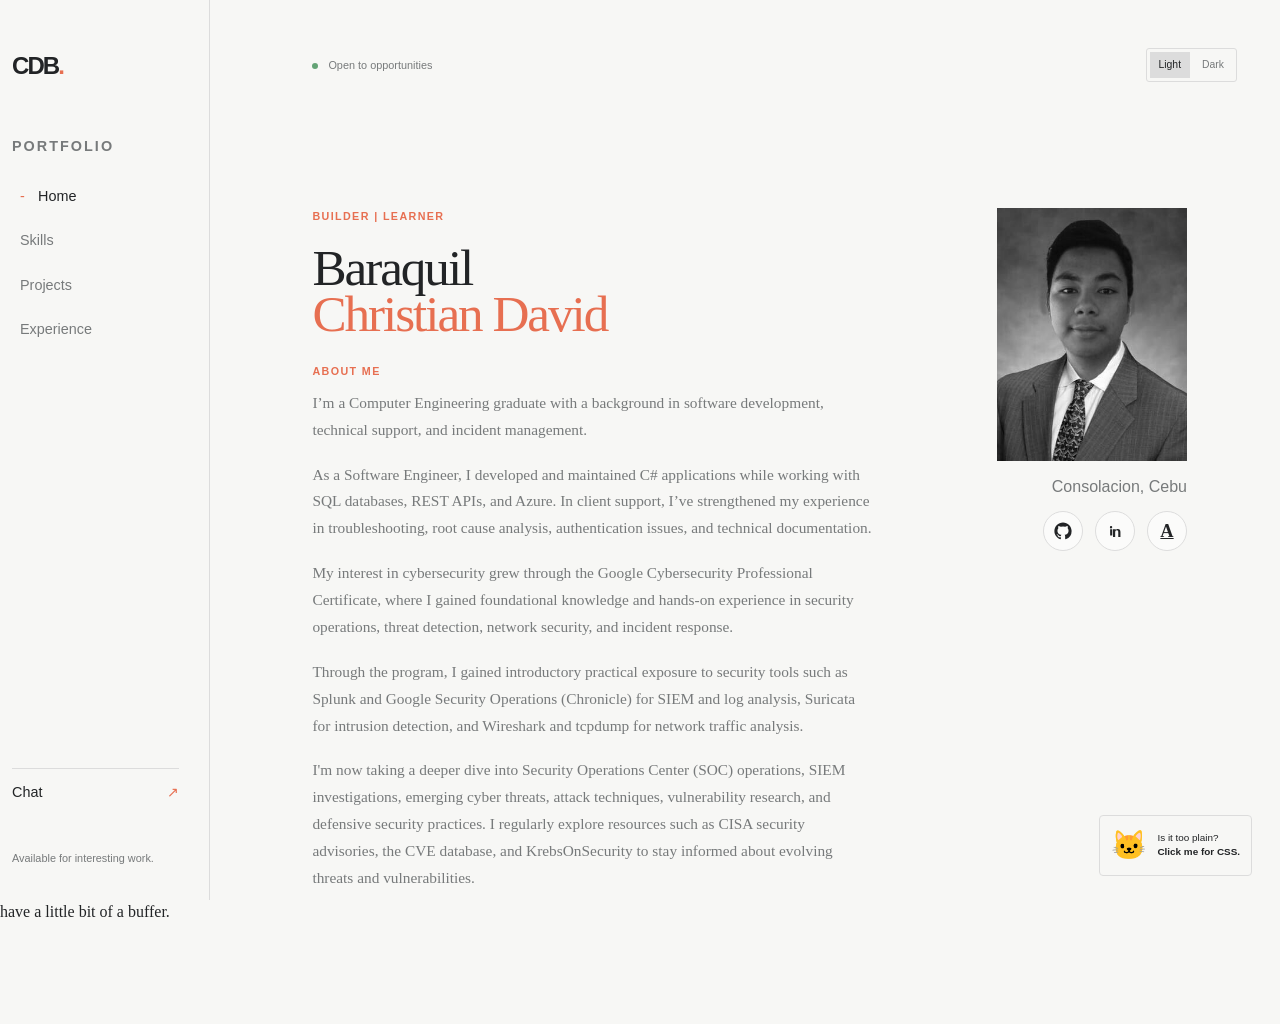
==== commit 48d366a2: "updated description and button text in thesis" ====
--- a/index.html
+++ b/index.html
@@ -222,8 +222,8 @@
                 <a href="https://docs.google.com/document/d/1lXOM-4Dq4xZtHEO05_Jb-JJ25IxL_TL2/edit?usp=sharing&ouid=112845199983106050240&rtpof=true&sd=true" target="_blank" rel="noopener noreferrer" aria-label="Open Home Security & Face Recognition thesis on Google Drive">
                   <h3>Home Security &amp; Face Recognition</h3>
                   <p class="project-meta">Python · YOLO · Raspberry Pi · Computer Vision · 2020 - 2022</p>
-                  <p class="project-description">Developed a home security system combining human detection and face recognition to improve home monitoring.</p>
-                  <span class="project-link-button">View Thesis</span>
+                  <p class="project-description">Developed an affordable home security system using Python, OpenCV, and Raspberry Pi 4, integrating human detection and facial recognition to identify homeowners and improve security accuracy. The system uses HOG and YOLO algorithms, cloud-based data storage, and a mobile application for remote monitoring and control.</p>
+                  <span class="project-link-button">View Document</span>
                 </a>
               </article>
               <article class="project-card"><h3>Voice-Activated Security Lock</h3><p class="project-meta">Arduino · Servo Motor · 2021</p><p class="project-description">Built a voice-controlled locking system using Raspberry Pi and a servo motor for automated access control.</p></article>
--- a/css/index.css
+++ b/css/index.css
@@ -75,7 +75,8 @@
 .sidebar-label {
   margin: 52px 0 18px;
   color: var(--muted);
-  font-size: 0.67rem;
+  font-size: 0.9rem;
+  font-weight: 700;
   letter-spacing: 0.14em;
   text-transform: uppercase;
 }
